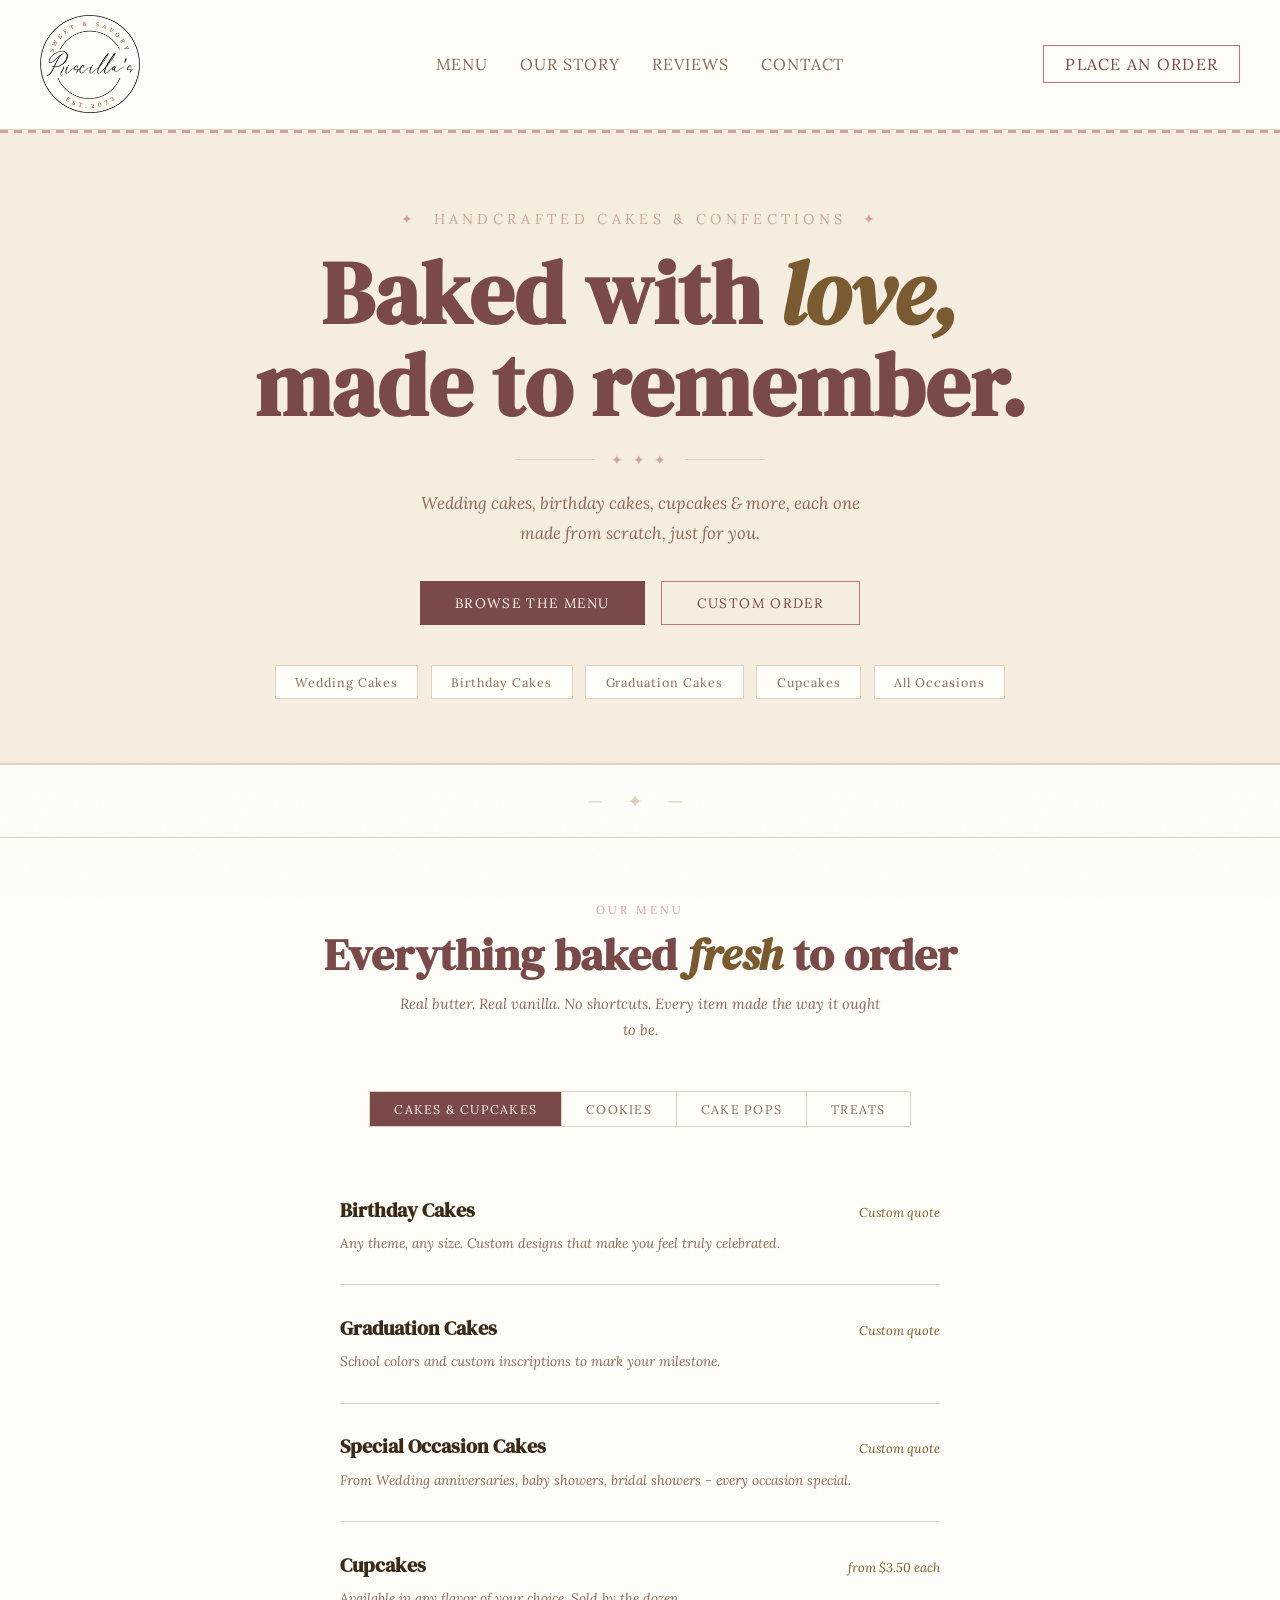
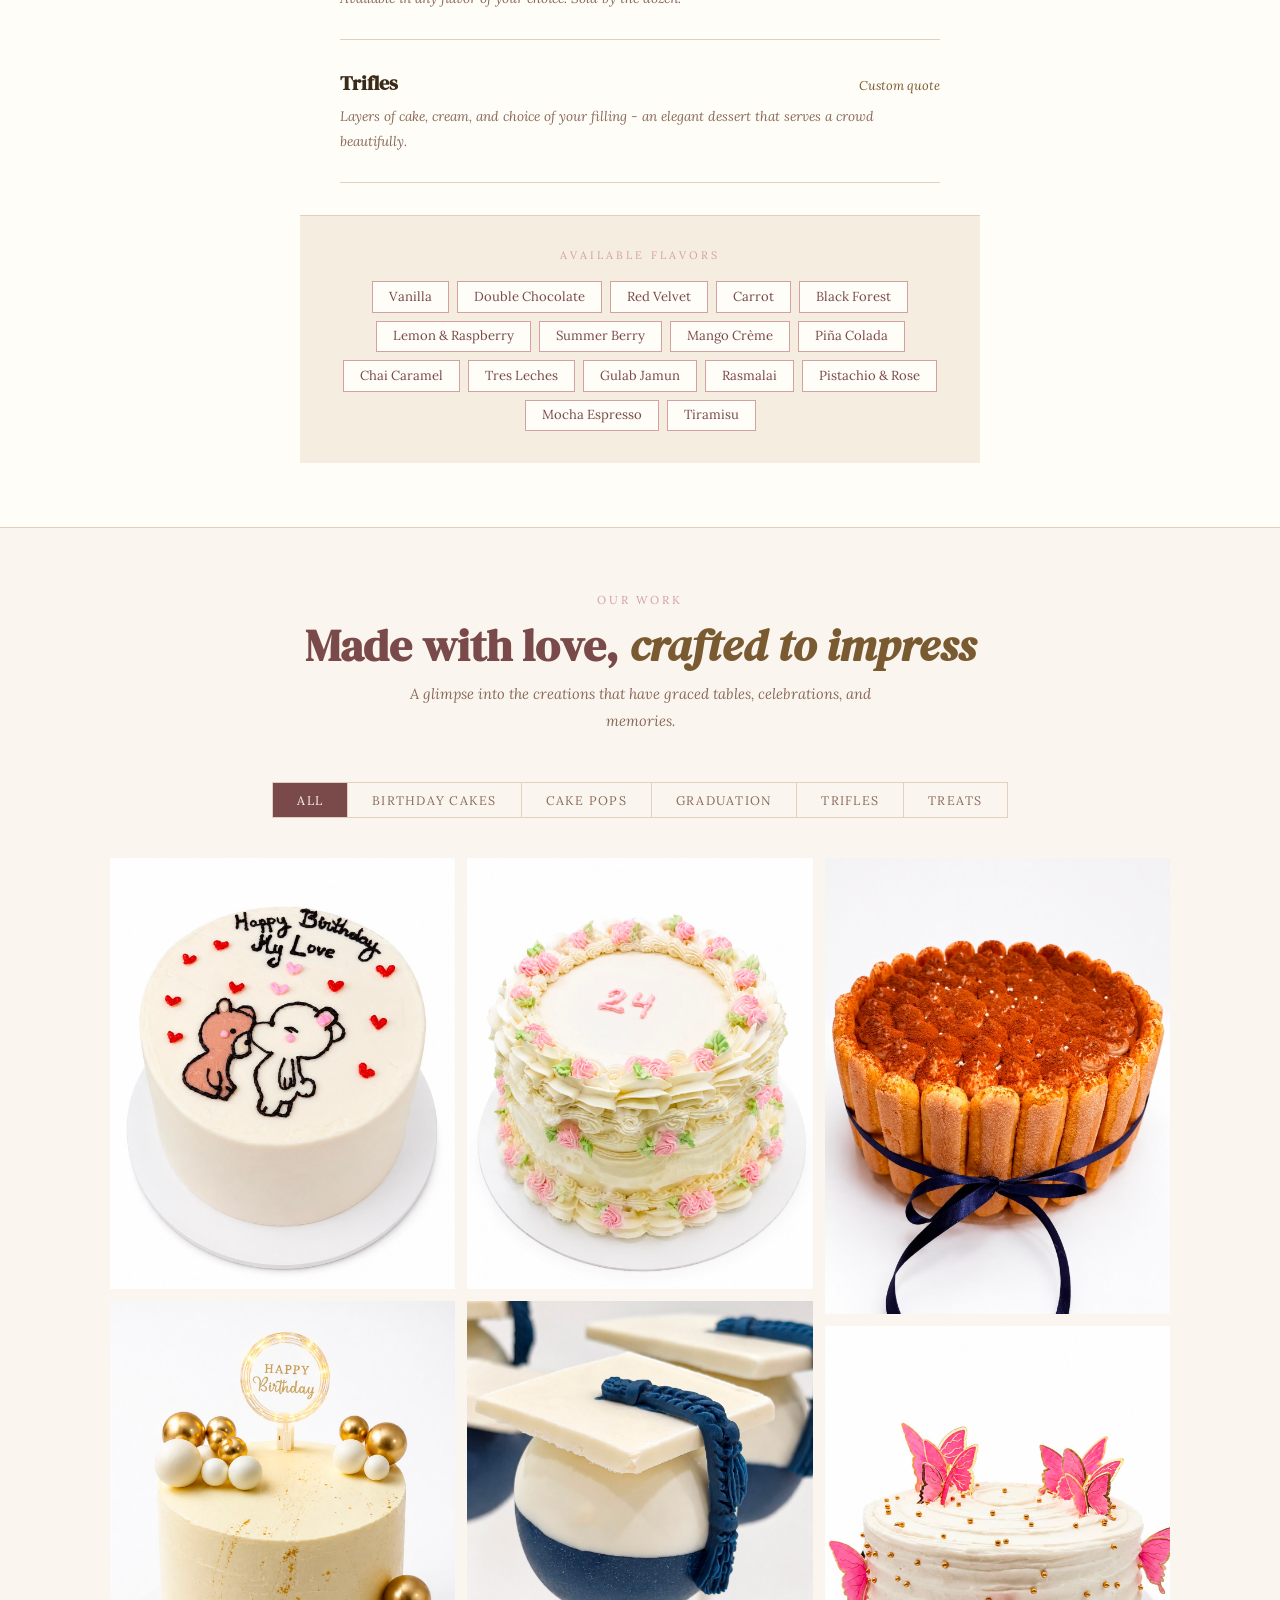
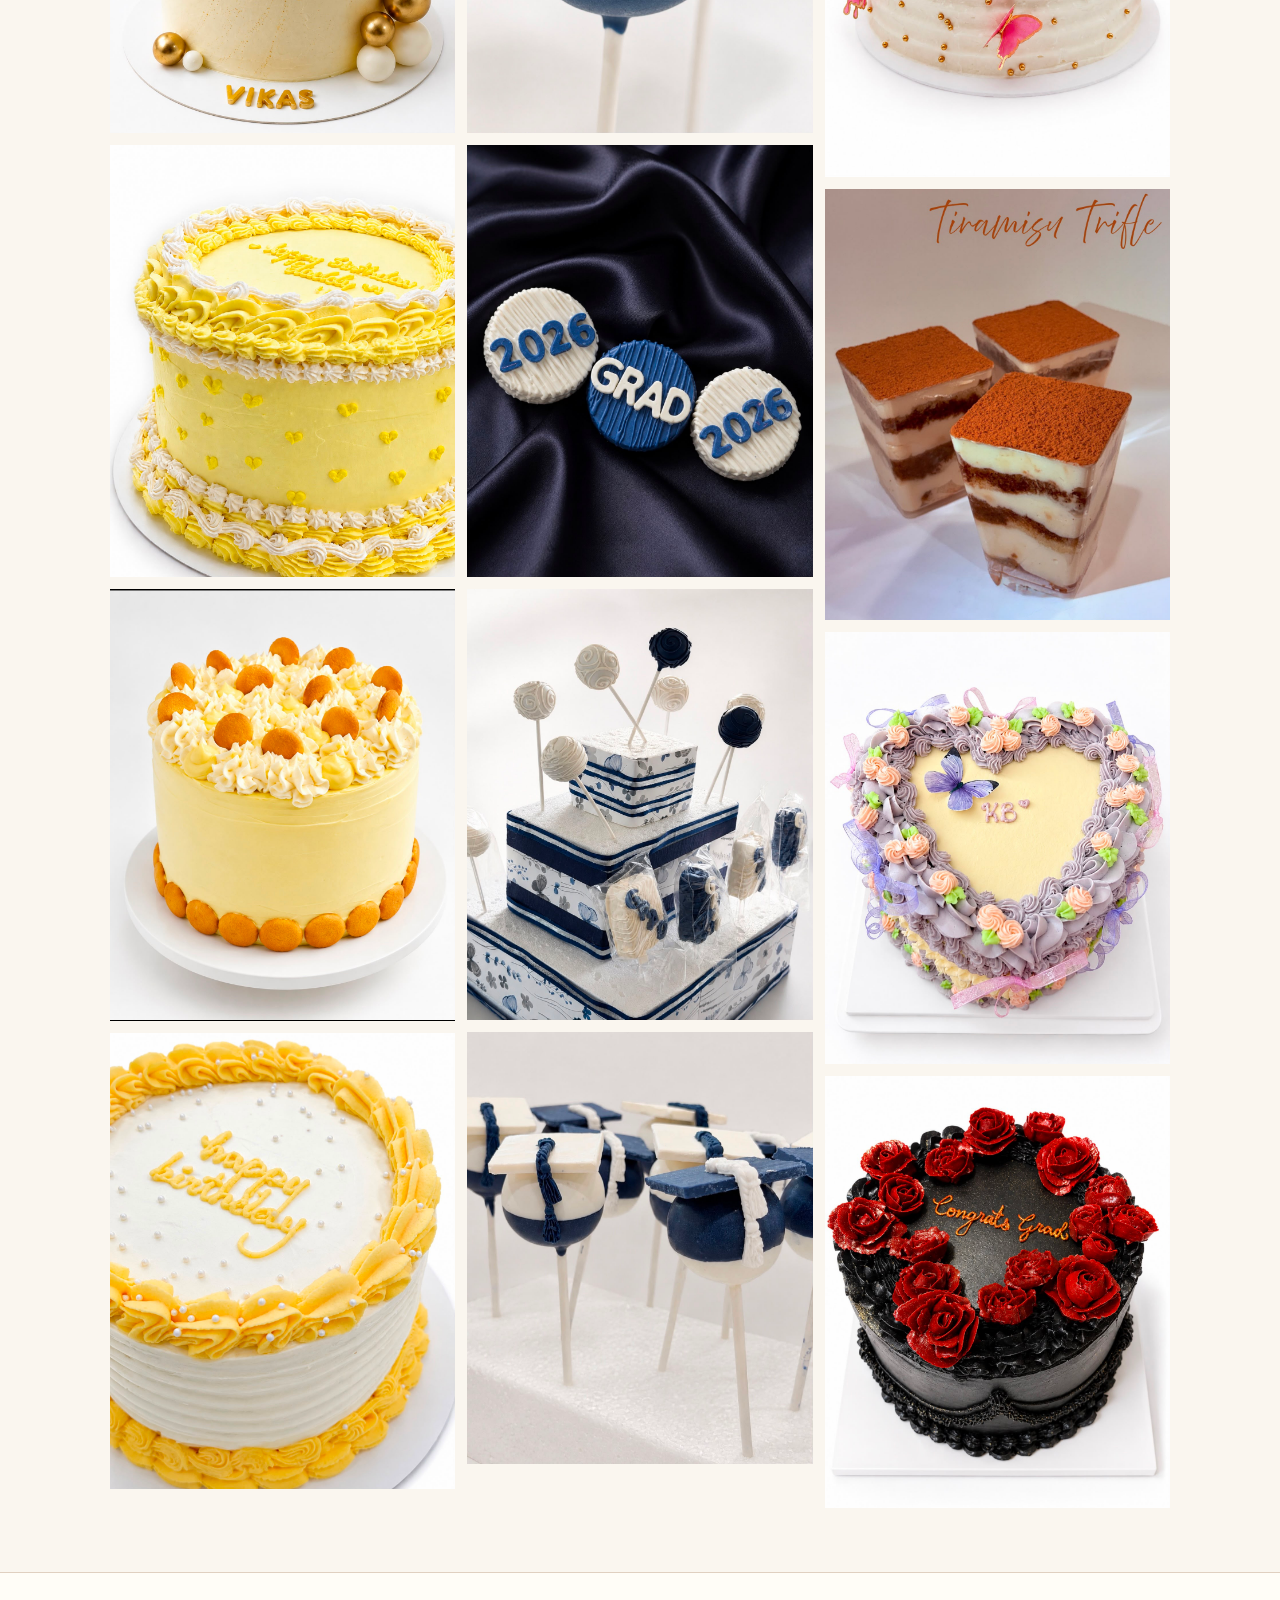
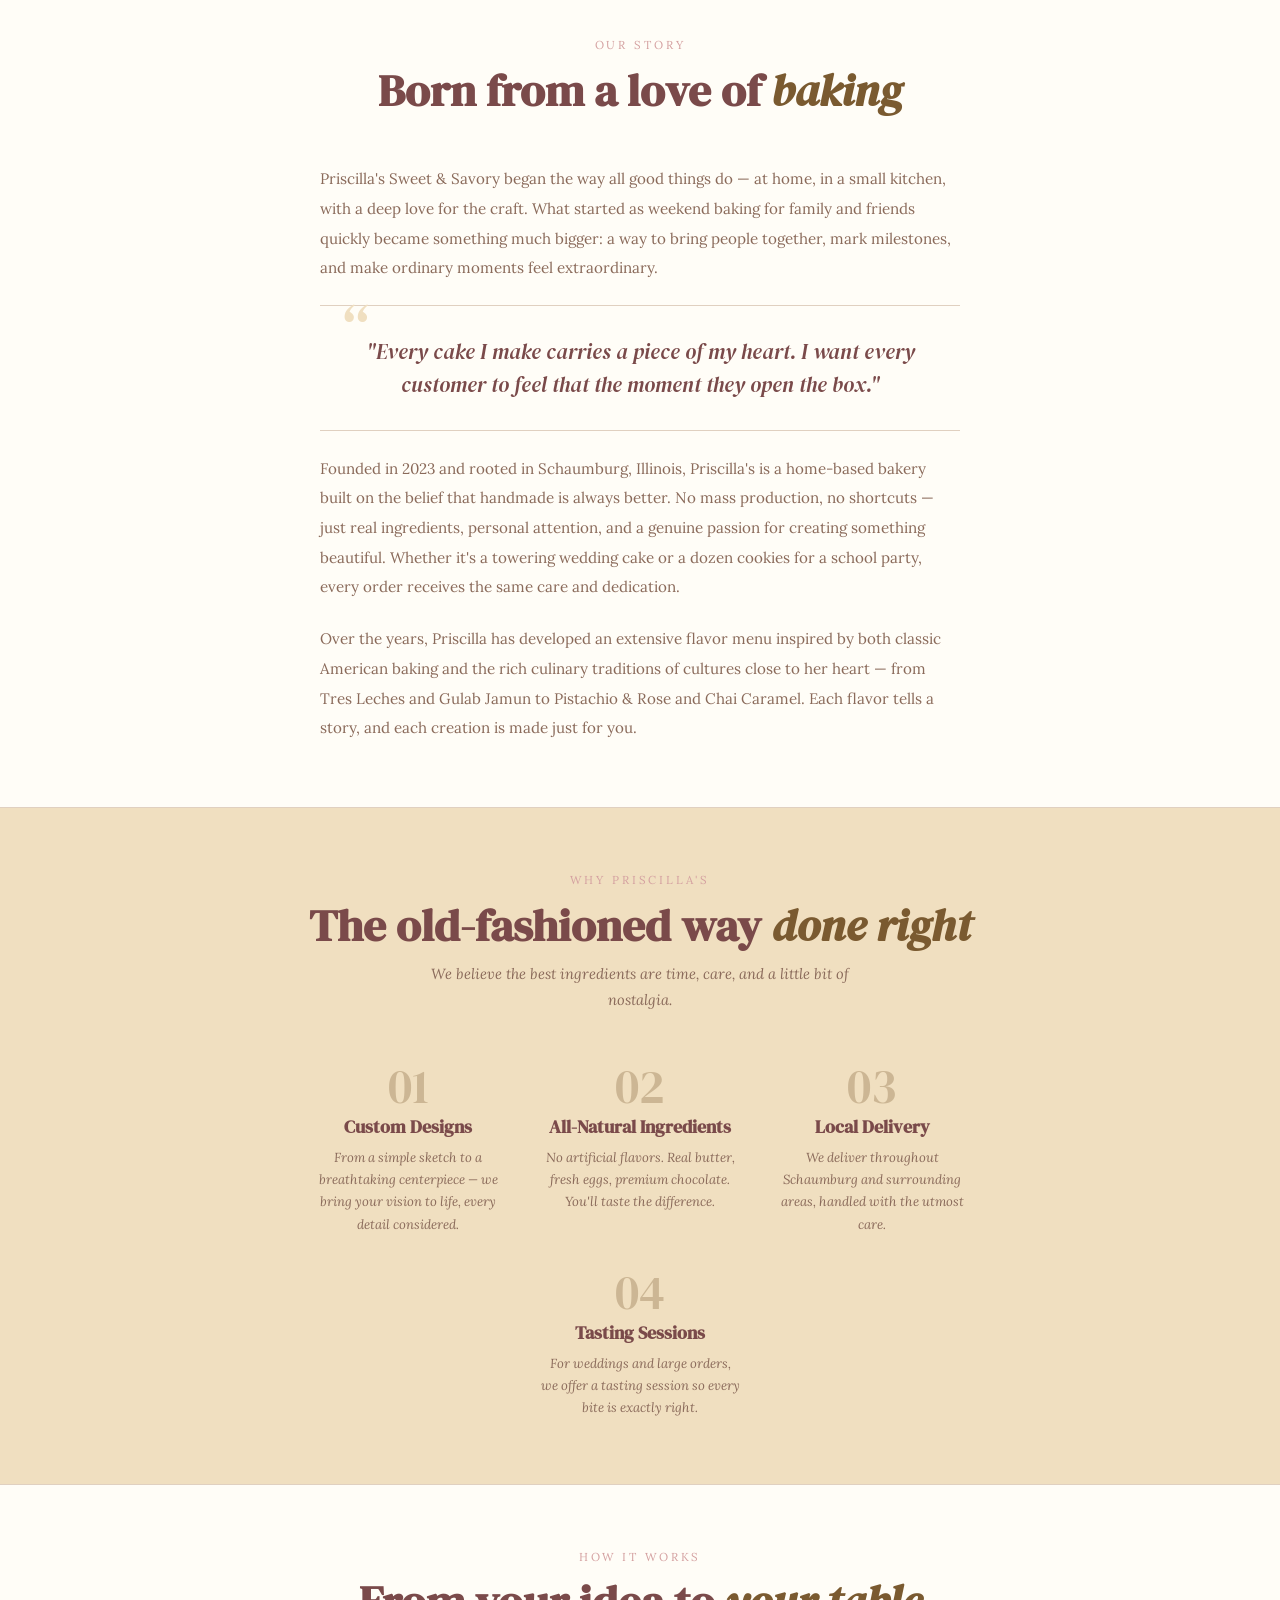
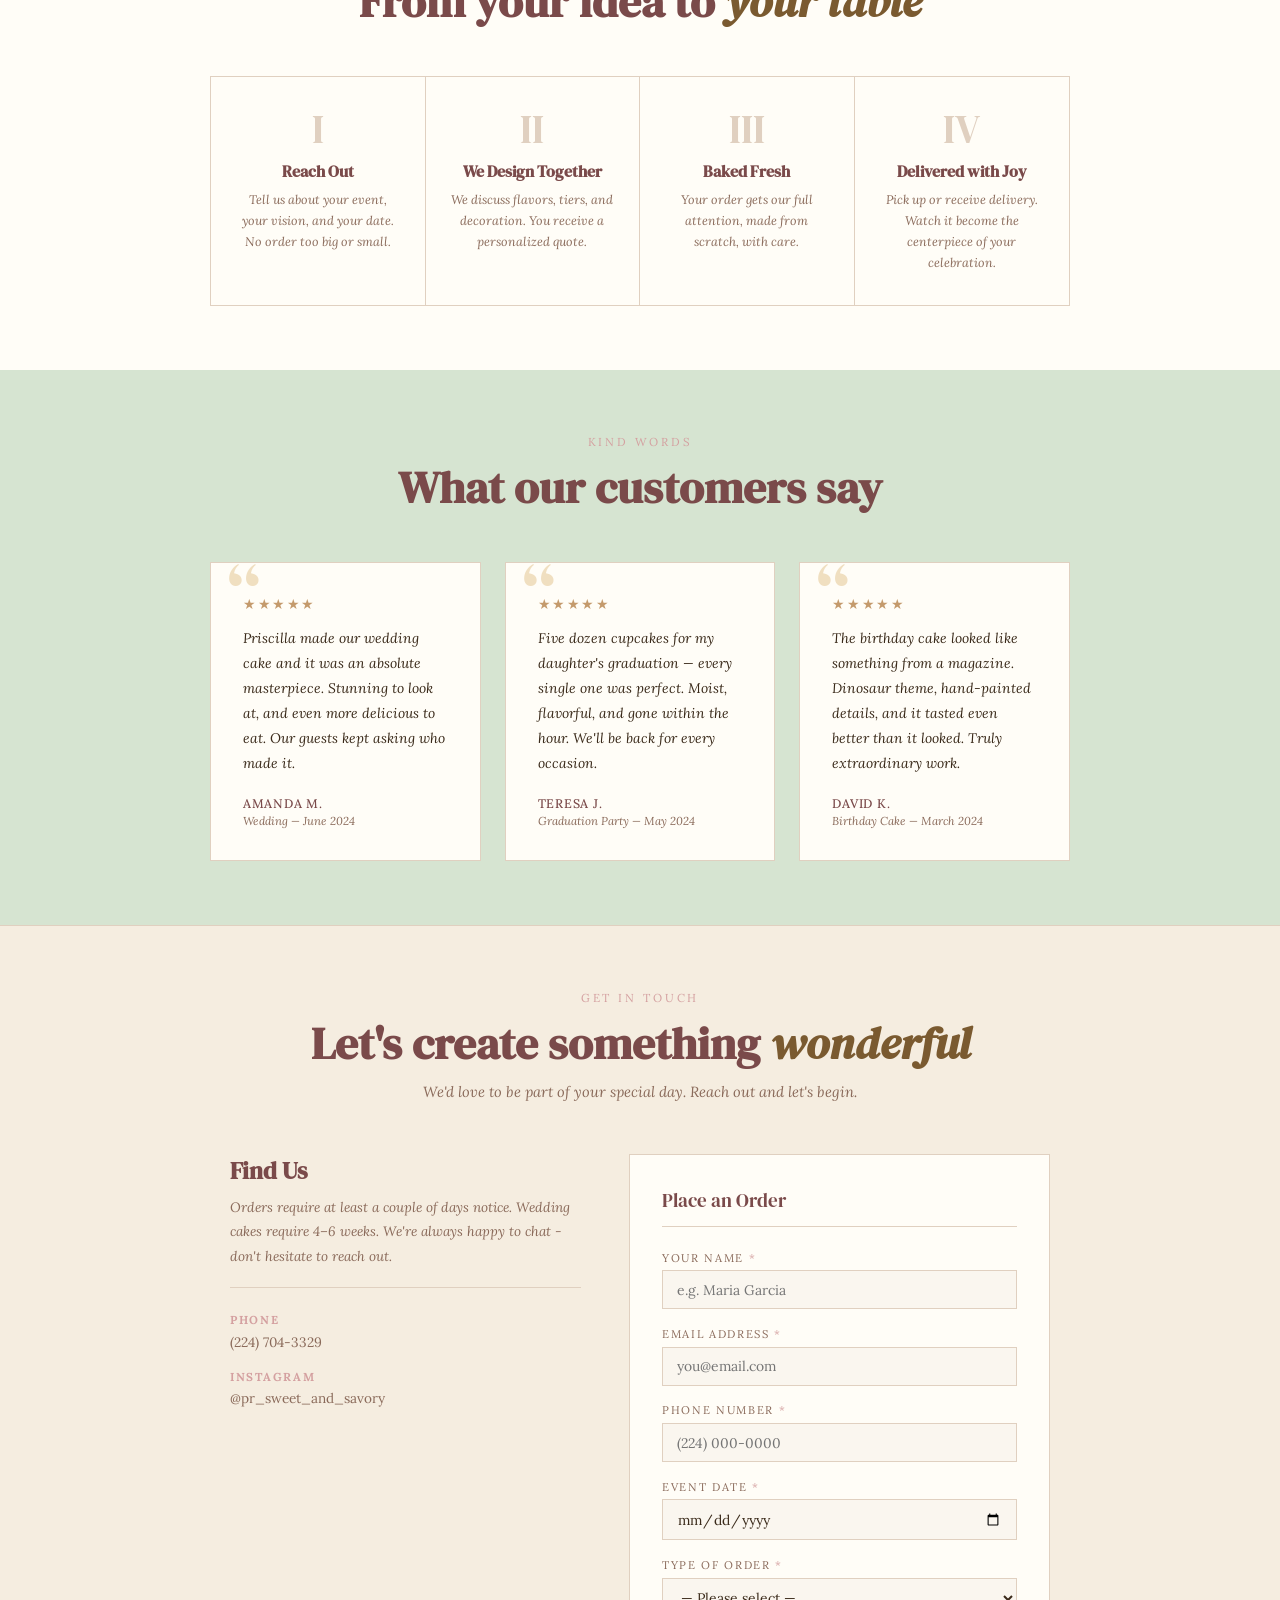
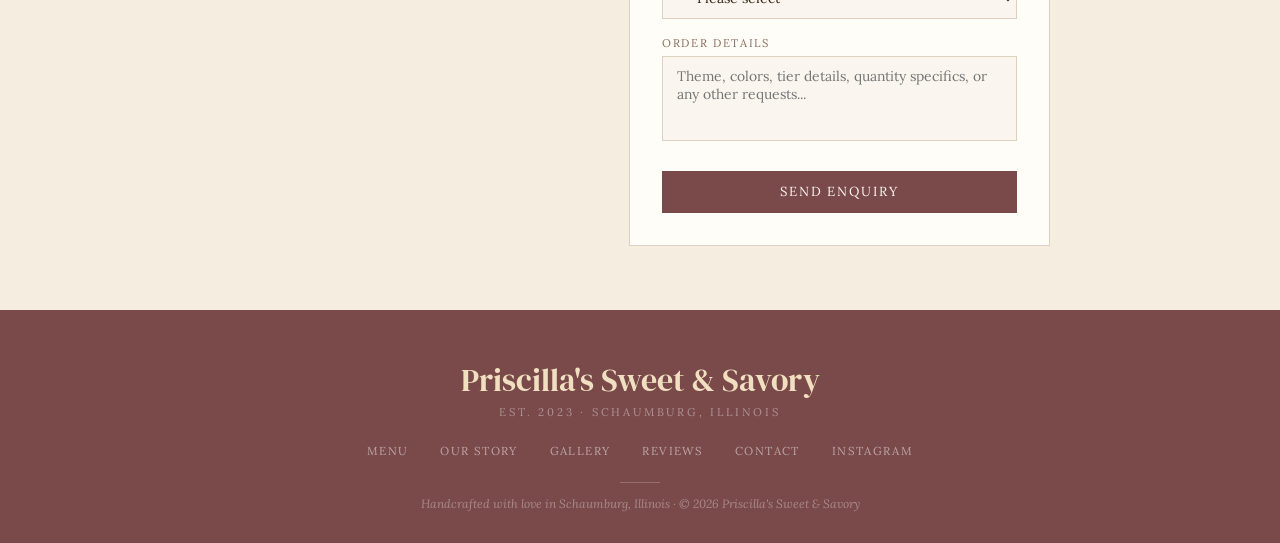
==== index.html @ 140900ca "new" ====
<!DOCTYPE html>
<html lang="en">
<head>
  <meta charset="UTF-8">
  <meta name="viewport" content="width=device-width, initial-scale=1.0">
  <title>Priscilla's Sweet &amp; Savory</title>
  <link rel="stylesheet" href="css/styles.css">
</head>
<body id="top">

<h2 class="sr-only" style="position:absolute;width:1px;height:1px;overflow:hidden;clip:rect(0,0,0,0)">Priscilla's Sweet and Savory — Vintage bakery website</h2>

<!-- NAV -->
<nav>
  <div class="logo">
    <a href="#top"><img src="logo.png" alt="Priscilla's Sweet &amp; Savory" style="height:100px;width:auto;display:block;"></a>
  </div>
  <ul class="nav-center">
    <li><a href="#menu">Menu</a></li>
    <li><a href="#our-story">Our Story</a></li>
    <li><a href="#reviews">Reviews</a></li>
    <li><a href="#contact">Contact</a></li>
  </ul>
  <a class="nav-btn" href="#contact">Place an Order</a>
</nav>

<!-- HERO -->
<section class="hero">
  <div class="hero-ornament"><span>✦</span> Handcrafted Cakes &amp; Confections <span>✦</span></div>
  <h1>Baked with <em>love,</em><br>made to remember.</h1>
  <div class="hero-rule"><div class="hero-rule-inner">✦ ✦ ✦</div></div>
  <p class="hero-sub">Wedding cakes, birthday cakes, cupcakes &amp; more, each one made from scratch, just for you.</p>
  <div class="hero-actions">
    <button class="btn-filled">Browse the Menu</button>
    <button class="btn-outline">Custom Order</button>
  </div>
  <div class="hero-tags">
    <div class="hero-tag">Wedding Cakes</div>
    <div class="hero-tag">Birthday Cakes</div>
    <div class="hero-tag">Graduation Cakes</div>
    <div class="hero-tag">Cupcakes</div>
    <div class="hero-tag">All Occasions</div>
  </div>
</section>

<!-- ORNAMENT -->
<div class="ornament-divider">— ✦ —</div>

<!-- MENU -->
<section class="menu-sec" id="menu">
  <div class="sec-header">
    <div class="sec-eyebrow">Our Menu</div>
    <h2 class="sec-title">Everything baked <em>fresh</em> to order</h2>
    <p class="sec-sub">Real butter. Real vanilla. No shortcuts. Every item made the way it ought to be.</p>
  </div>

  <div class="menu-tabs">
    <button class="mtab active" onclick="showCategory('cakes',this)">Cakes &amp; Cupcakes</button>
    <button class="mtab" onclick="showCategory('cookies',this)">Cookies</button>
    <button class="mtab" onclick="showCategory('cakepops',this)">Cake Pops</button>
    <button class="mtab" onclick="showCategory('treats',this)">Treats</button>
  </div>

  <!-- CAKES & CUPCAKES & TRIFLES -->
  <div class="menu-panel" id="panel-cakes">
    <div class="panel-item">
      <div class="panel-item-top"><h3>Birthday Cakes</h3><span class="price">Custom quote</span></div>
      <p>Any theme, any size. Custom designs that make you feel truly celebrated.</p>
    </div>
    <div class="panel-item">
      <div class="panel-item-top"><h3>Graduation Cakes</h3><span class="price">Custom quote</span></div>
      <p>School colors and custom inscriptions to mark your milestone.</p>
    </div>
    <div class="panel-item">
      <div class="panel-item-top"><h3>Special Occasion Cakes</h3><span class="price">Custom quote</span></div>
      <p>From Wedding anniversaries, baby showers, bridal showers - every occasion special.</p>
    </div>
    <div class="panel-item">
      <div class="panel-item-top"><h3>Cupcakes</h3><span class="price">from $3.50 each</span></div>
      <p>Available in any flavor of your choice. Sold by the dozen.</p>
    </div>
    <div class="panel-item">
      <div class="panel-item-top"><h3>Trifles</h3><span class="price">Custom quote</span></div>
      <p>Layers of cake, cream, and choice of your filling - an elegant dessert that serves a crowd beautifully.</p>
    </div>
    <div class="panel-flavors">
      <div class="panel-flavors-label">Available Flavors</div>
      <div class="flavor-chips">
        <span class="fchip">Vanilla</span>
        <span class="fchip">Double Chocolate</span>
        <span class="fchip">Red Velvet</span>
        <span class="fchip">Carrot</span>
        <span class="fchip">Black Forest</span>
        <span class="fchip">Lemon &amp; Raspberry</span>
        <span class="fchip">Summer Berry</span>
        <span class="fchip">Mango Crème</span>
        <span class="fchip">Piña Colada</span>
        <span class="fchip">Chai Caramel</span>
        <span class="fchip">Tres Leches</span>
        <span class="fchip">Gulab Jamun</span>
        <span class="fchip">Rasmalai</span>
        <span class="fchip">Pistachio &amp; Rose</span>
        <span class="fchip">Mocha Espresso</span>
        <span class="fchip">Tiramisu</span>
      </div>
    </div>
  </div>

  <!-- COOKIES -->
  <div class="menu-panel hidden" id="panel-cookies">
    <div class="panel-item">
      <div class="panel-item-top"><h3>Cookies</h3><span class="price">Custom quote</span></div>
      <p>Soft, buttery, and packed with flavor - perfect for favors, gift boxes, or a sweet treat just because. Sold by the dozen.</p>
    </div>
    <div class="panel-flavors">
      <div class="panel-flavors-label">Available Flavors</div>
      <div class="flavor-chips">
        <span class="fchip">Chocolate Chip</span>
        <span class="fchip">Brown Butter Chocolate Chip</span>
        <span class="fchip">Sugar Cookie</span>
        <span class="fchip">Double Chocolate Chip</span>
        <span class="fchip">Peanut Butter</span>
        <span class="fchip">Snickerdoodle</span>
        <span class="fchip">Oatmeal Raisin</span>
        <span class="fchip">White Chocolate Macadamia Nut</span>
        <span class="fchip">Red Velvet</span>
        <span class="fchip">S'mores</span>
        <span class="fchip">Lemon Crinkle</span>
        <span class="fchip">Shortbread (Checkered)</span>
        <span class="fchip">Gingerbread</span>
        <span class="fchip">Peppermint</span>
      </div>
    </div>
  </div>

  <!-- CAKE POPS -->
  <div class="menu-panel hidden" id="panel-cakepops">
    <div class="panel-item">
      <div class="panel-item-top"><h3>Cake Pops</h3><span class="price">Custom quote</span></div>
      <p>Moist cake crumbles, beautifully decorated to match your event's theme.</p>
    </div>
    <div class="panel-flavors">
      <div class="panel-flavors-label">Available Flavors</div>
      <div class="flavor-chips">
        <span class="fchip">Vanilla</span>
        <span class="fchip">Chocolate</span>
        <span class="fchip">Red Velvet</span>
        <span class="fchip">Lemon</span>
        <span class="fchip">Birthday Cake</span>
        <span class="fchip">Carrot Cake</span>
      </div>
    </div>
  </div>

  <!-- TREATS -->
  <div class="menu-panel hidden" id="panel-treats">
    <div class="panel-item">
      <div class="panel-item-top"><h3>Chocolate-Covered Oreos</h3><span class="price">Custom quote</span></div>
      <p>Classic Oreos hand-dipped in rich chocolate and decorated to match your event's theme. Great for party favors.</p>
    </div>
    <div class="panel-item">
      <div class="panel-item-top"><h3>Rice Crispy Treats</h3><span class="price">Custom quote</span></div>
      <p>Gooey and dipped in chocolate - a nostalgic favorite dressed up for any celebration.</p>
    </div>
  </div>

</section>

<!-- GALLERY -->
<section class="gallery-sec">
  <div class="sec-header">
    <div class="sec-eyebrow">Our Work</div>
    <h2 class="sec-title">Made with love, <em>crafted to impress</em></h2>
    <p class="sec-sub">A glimpse into the creations that have graced tables, celebrations, and memories.</p>
  </div>

  <div class="gallery-tabs">
    <button class="gtab active" onclick="filterGallery('all',this)">All</button>
    <button class="gtab" onclick="filterGallery('birthday',this)">Birthday Cakes</button>
    <button class="gtab" onclick="filterGallery('cakepops',this)">Cake Pops</button>
    <button class="gtab" onclick="filterGallery('graduation',this)">Graduation</button>
    <button class="gtab" onclick="filterGallery('trifles',this)">Trifles</button>
    <button class="gtab" onclick="filterGallery('treats',this)">Treats</button>
  </div>

  <div class="gallery-grid">
    <div class="gallery-item" data-cat="birthday">
      <img src="images/1.jpeg" alt="Birthday Cake">
      <div class="gallery-overlay"><span>Birthday Cake</span></div>
    </div>
    <div class="gallery-item" data-cat="birthday">
      <img src="images/2.jpeg" alt="Birthday Cake">
      <div class="gallery-overlay"><span>Birthday Cake</span></div>
    </div>
    <div class="gallery-item" data-cat="birthday">
      <img src="images/3.jpeg" alt="Birthday Cake">
      <div class="gallery-overlay"><span>Birthday Cake</span></div>
    </div>
    <div class="gallery-item" data-cat="birthday">
      <img src="images/4.jpeg" alt="Birthday Cake">
      <div class="gallery-overlay"><span>Birthday Cake</span></div>
    </div>
    <div class="gallery-item" data-cat="birthday">
      <img src="images/5.jpeg" alt="Birthday Cake">
      <div class="gallery-overlay"><span>Birthday Cake</span></div>
    </div>
    <div class="gallery-item" data-cat="birthday">
      <img src="images/6.jpeg" alt="Birthday Cake">
      <div class="gallery-overlay"><span>Birthday Cake</span></div>
    </div>
    <div class="gallery-item" data-cat="cakepops">
      <img src="images/7.jpeg" alt="Cake Pops">
      <div class="gallery-overlay"><span>Cake Pops</span></div>
    </div>
    <div class="gallery-item" data-cat="cakepops">
      <img src="images/8.jpeg" alt="Cake Pops">
      <div class="gallery-overlay"><span>Cake Pops</span></div>
    </div>
    <div class="gallery-item" data-cat="treats">
      <img src="images/9.jpeg" alt="Chocolate-Covered Oreos">
      <div class="gallery-overlay"><span>Chocolate-Covered Oreos</span></div>
    </div>
    <div class="gallery-item" data-cat="cakepops">
      <img src="images/10.jpeg" alt="Cake Pops">
      <div class="gallery-overlay"><span>Cake Pops</span></div>
    </div>
    <div class="gallery-item" data-cat="birthday">
      <img src="images/11.jpeg" alt="Birthday Cake">
      <div class="gallery-overlay"><span>Birthday Cake</span></div>
    </div>
    <div class="gallery-item" data-cat="birthday">
      <img src="images/12.jpeg" alt="Birthday Cake">
      <div class="gallery-overlay"><span>Birthday Cake</span></div>
    </div>
    <div class="gallery-item" data-cat="trifles">
      <img src="images/13.jpeg" alt="Trifle">
      <div class="gallery-overlay"><span>Trifle</span></div>
    </div>
    <div class="gallery-item" data-cat="birthday">
      <img src="images/14.jpeg" alt="Birthday Cake">
      <div class="gallery-overlay"><span>Birthday Cake</span></div>
    </div>
    <div class="gallery-item" data-cat="graduation">
      <img src="images/15.jpeg" alt="Graduation Cake">
      <div class="gallery-overlay"><span>Graduation Cake</span></div>
    </div>
  </div>
</section>

<!-- OUR STORY -->
<section class="story-sec" id="our-story">
  <div class="sec-header">
    <div class="sec-eyebrow">Our Story</div>
    <h2 class="sec-title">Born from a love of <em>baking</em></h2>
  </div>
  <div class="story-body">
    <p>Priscilla's Sweet &amp; Savory began the way all good things do — at home, in a small kitchen, with a deep love for the craft. What started as weekend baking for family and friends quickly became something much bigger: a way to bring people together, mark milestones, and make ordinary moments feel extraordinary.</p>
    <blockquote class="story-quote">"Every cake I make carries a piece of my heart. I want every customer to feel that the moment they open the box."</blockquote>
    <p>Founded in 2023 and rooted in Schaumburg, Illinois, Priscilla's is a home-based bakery built on the belief that handmade is always better. No mass production, no shortcuts — just real ingredients, personal attention, and a genuine passion for creating something beautiful. Whether it's a towering wedding cake or a dozen cookies for a school party, every order receives the same care and dedication.</p>
    <p>Over the years, Priscilla has developed an extensive flavor menu inspired by both classic American baking and the rich culinary traditions of cultures close to her heart — from Tres Leches and Gulab Jamun to Pistachio &amp; Rose and Chai Caramel. Each flavor tells a story, and each creation is made just for you.</p>
  </div>
</section>

<!-- SPECIALTIES -->
<section class="spec-sec">
  <div class="sec-header">
    <div class="sec-eyebrow">Why Priscilla's</div>
    <h2 class="sec-title">The old-fashioned way <em>done right</em></h2>
    <p class="sec-sub">We believe the best ingredients are time, care, and a little bit of nostalgia.</p>
  </div>
  <div class="spec-grid">
    <div class="spec-item">
      <div class="spec-num">01</div>
      <h3>Custom Designs</h3>
      <p>From a simple sketch to a breathtaking centerpiece — we bring your vision to life, every detail considered.</p>
    </div>
    <div class="spec-item">
      <div class="spec-num">02</div>
      <h3>All-Natural Ingredients</h3>
      <p>No artificial flavors. Real butter, fresh eggs, premium chocolate. You'll taste the difference.</p>
    </div>
    <div class="spec-item">
      <div class="spec-num">03</div>
      <h3>Local Delivery</h3>
      <p>We deliver throughout Schaumburg and surrounding areas, handled with the utmost care.</p>
    </div>
    <div class="spec-item">
      <div class="spec-num">04</div>
      <h3>Tasting Sessions</h3>
      <p>For weddings and large orders, we offer a tasting session so every bite is exactly right.</p>
    </div>
  </div>
</section>

<!-- PROCESS -->
<section class="process-sec">
  <div class="sec-header">
    <div class="sec-eyebrow">How It Works</div>
    <h2 class="sec-title">From your idea to <em>your table</em></h2>
  </div>
  <div class="process-row">
    <div class="process-step">
      <div class="step-letter">I</div>
      <h4>Reach Out</h4>
      <p>Tell us about your event, your vision, and your date. No order too big or small.</p>
    </div>
    <div class="process-step">
      <div class="step-letter">II</div>
      <h4>We Design Together</h4>
      <p>We discuss flavors, tiers, and decoration. You receive a personalized quote.</p>
    </div>
    <div class="process-step">
      <div class="step-letter">III</div>
      <h4>Baked Fresh</h4>
      <p>Your order gets our full attention, made from scratch, with care.</p>
    </div>
    <div class="process-step">
      <div class="step-letter">IV</div>
      <h4>Delivered with Joy</h4>
      <p>Pick up or receive delivery. Watch it become the centerpiece of your celebration.</p>
    </div>
  </div>
</section>

<!-- REVIEWS -->
<section class="reviews-sec" id="reviews">
  <div class="sec-header">
    <div class="sec-eyebrow">Kind Words</div>
    <h2 class="sec-title">What our customers say</h2>
  </div>
  <div class="reviews-grid">
    <div class="review">
      <div class="stars">★★★★★</div>
      <p>Priscilla made our wedding cake and it was an absolute masterpiece. Stunning to look at, and even more delicious to eat. Our guests kept asking who made it.</p>
      <div class="reviewer-name">Amanda M.</div>
      <div class="reviewer-event">Wedding — June 2024</div>
    </div>
    <div class="review">
      <div class="stars">★★★★★</div>
      <p>Five dozen cupcakes for my daughter's graduation — every single one was perfect. Moist, flavorful, and gone within the hour. We'll be back for every occasion.</p>
      <div class="reviewer-name">Teresa J.</div>
      <div class="reviewer-event">Graduation Party — May 2024</div>
    </div>
    <div class="review">
      <div class="stars">★★★★★</div>
      <p>The birthday cake looked like something from a magazine. Dinosaur theme, hand-painted details, and it tasted even better than it looked. Truly extraordinary work.</p>
      <div class="reviewer-name">David K.</div>
      <div class="reviewer-event">Birthday Cake — March 2024</div>
    </div>
  </div>
</section>

<!-- CONTACT -->
<section class="contact-sec" id="contact">
  <div class="sec-header">
    <div class="sec-eyebrow">Get in Touch</div>
    <h2 class="sec-title">Let's create something <em>wonderful</em></h2>
    <p class="sec-sub">We'd love to be part of your special day. Reach out and let's begin.</p>
  </div>
  <div class="contact-inner">
    <div class="contact-info">
      <h3>Find Us</h3>
      <p>Orders require at least a couple of days notice. Wedding cakes require 4–6 weeks. We're always happy to chat - don't hesitate to reach out.</p>
      <div class="info-line"><strong>Phone</strong><span>(224) 704-3329</span></div>
      <div class="info-line"><strong>Instagram</strong><span>@pr_sweet_and_savory</span></div>
    </div>
    <div>
      <form class="form-wrap" action="https://formspree.io/f/xnjkkepe" method="POST" enctype="multipart/form-data">
        <div class="form-title">Place an Order</div>

        <!-- Core fields -->
        <div class="fg"><label>Your Name <span class="req">*</span></label><input type="text" name="name" placeholder="e.g. Maria Garcia" required></div>
        <div class="fg"><label>Email Address <span class="req">*</span></label><input type="email" name="email" placeholder="you@email.com" required></div>
        <div class="fg"><label>Phone Number <span class="req">*</span></label><input type="tel" name="phone" placeholder="(224) 000-0000" required></div>
        <div class="fg"><label>Event Date <span class="req">*</span></label><input type="date" name="event_date" required></div>
        <div class="fg">
          <label>Type of Order <span class="req">*</span></label>
          <select id="order-type" name="order_type" onchange="updateOrderForm(this.value)" required>
            <option value="">— Please select —</option>
            <option value="cake">Cake</option>
            <option value="cupcakes">Cupcakes</option>
            <option value="cookies">Cookies</option>
            <option value="cakepops">Cake Pops</option>
            <option value="treats">Treats</option>
          </select>
        </div>

        <!-- CAKE -->
        <div class="order-fields" id="fields-cake">
          <div class="fg"><label>Occasion <span class="req">*</span></label><input type="text" name="occasion" placeholder="e.g. Birthday, Wedding, Quinceañera"></div>
          <div class="fg">
            <label>Cake Size</label>
            <select name="cake_size">
              <option value="">— Select size —</option>
              <option>Bento (4 inch)</option>
              <option>6 inch</option>
              <option>8 inch</option>
              <option>10 inch</option>
              <option>12 inch</option>
              <option>Sheet (customizable)</option>
            </select>
          </div>
          <div class="fg">
            <label>Tiered Cake?</label>
            <div class="radio-group">
              <label class="rlabel"><input type="radio" name="tiered" value="No" checked onchange="showNote('tier-note', false)"> No</label>
              <label class="rlabel"><input type="radio" name="tiered" value="Yes" onchange="showNote('tier-note', true)"> Yes</label>
            </div>
            <p class="form-note" id="tier-note" style="display:none">Please describe each tier's size and flavor in Order Details below.</p>
          </div>
          <div class="fg"><label>Inspiration Photo</label><input type="file" name="inspiration_photo" accept="image/*" class="file-input"></div>
        </div>

        <!-- CUPCAKES -->
        <div class="order-fields" id="fields-cupcakes">
          <div class="fg">
            <label>Quantity</label>
            <select name="cupcakes_quantity" onchange="showNote('cupcakes-qty-note', this.value==='more')">
              <option value="">— Select dozens —</option>
              <option value="Half dozen (6)">Half dozen (6)</option>
              <option value="1 dozen (12)">1 dozen (12)</option>
              <option value="2 dozen (24)">2 dozen (24)</option>
              <option value="3 dozen (36)">3 dozen (36)</option>
              <option value="more">More than 3 dozen</option>
            </select>
            <p class="form-note" id="cupcakes-qty-note" style="display:none">Please specify the exact quantity in Order Details.</p>
          </div>
          <div class="fg">
            <label>Flavor</label>
            <select name="cupcakes_flavor" onchange="showNote('cupcakes-flavor-note', this.value==='Mix &amp; Match')">
              <option value="Mix &amp; Match">Mix &amp; Match</option>
              <option>Vanilla</option><option>Double Chocolate</option><option>Red Velvet</option>
              <option>Carrot</option><option>Black Forest</option><option>Lemon &amp; Raspberry</option>
              <option>Summer Berry</option><option>Mango Crème</option><option>Piña Colada</option>
              <option>Chai Caramel</option><option>Tres Leches</option><option>Gulab Jamun</option>
              <option>Rasmalai</option><option>Pistachio &amp; Rose</option><option>Mocha Espresso</option>
              <option>Tiramisu</option>
            </select>
            <p class="form-note" id="cupcakes-flavor-note">Please specify your flavor mix in Order Details.</p>
          </div>
          <div class="fg"><label>Inspiration Photo</label><input type="file" name="inspiration_photo" accept="image/*" class="file-input"></div>
        </div>

        <!-- COOKIES -->
        <div class="order-fields" id="fields-cookies">
          <div class="fg">
            <label>Quantity</label>
            <select name="cookies_quantity" onchange="showNote('cookies-qty-note', this.value==='more')">
              <option value="">— Select dozens —</option>
              <option value="Half dozen (6)">Half dozen (6)</option>
              <option value="1 dozen (12)">1 dozen (12)</option>
              <option value="2 dozen (24)">2 dozen (24)</option>
              <option value="3 dozen (36)">3 dozen (36)</option>
              <option value="more">More than 3 dozen</option>
            </select>
            <p class="form-note" id="cookies-qty-note" style="display:none">Please specify the exact quantity in Order Details.</p>
          </div>
          <div class="fg">
            <label>Flavor</label>
            <select name="cookies_flavor" onchange="showNote('cookies-flavor-note', this.value==='Mix &amp; Match')">
              <option value="Mix &amp; Match">Mix &amp; Match</option>
              <option>Chocolate Chip</option><option>Brown Butter Chocolate Chip</option>
              <option>Sugar Cookie</option><option>Double Chocolate Chip</option>
              <option>Peanut Butter</option><option>Snickerdoodle</option>
              <option>Oatmeal Raisin</option><option>White Chocolate Macadamia Nut</option>
              <option>Red Velvet</option><option>S'mores</option><option>Lemon Crinkle</option>
              <option>Shortbread (Checkered)</option><option>Gingerbread</option><option>Peppermint</option>
            </select>
            <p class="form-note" id="cookies-flavor-note">Please specify your flavor mix in Order Details.</p>
          </div>
          <div class="fg"><label>Inspiration Photo</label><input type="file" name="inspiration_photo" accept="image/*" class="file-input"></div>
        </div>

        <!-- CAKE POPS -->
        <div class="order-fields" id="fields-cakepops">
          <div class="fg">
            <label>Quantity</label>
            <select name="cakepops_quantity" onchange="showNote('cakepops-qty-note', this.value==='more')">
              <option value="">— Select dozens —</option>
              <option value="Half dozen (6)">Half dozen (6)</option>
              <option value="1 dozen (12)">1 dozen (12)</option>
              <option value="2 dozen (24)">2 dozen (24)</option>
              <option value="3 dozen (36)">3 dozen (36)</option>
              <option value="more">More than 3 dozen</option>
            </select>
            <p class="form-note" id="cakepops-qty-note" style="display:none">Please specify the exact quantity in Order Details.</p>
          </div>
          <div class="fg">
            <label>Flavor</label>
            <select name="cakepops_flavor" onchange="showNote('cakepops-flavor-note', this.value==='Mix &amp; Match')">
              <option value="Mix &amp; Match">Mix &amp; Match</option>
              <option>Vanilla</option><option>Chocolate</option><option>Red Velvet</option>
              <option>Lemon</option><option>Birthday Cake</option><option>Carrot Cake</option>
            </select>
            <p class="form-note" id="cakepops-flavor-note">Please specify your flavor mix in Order Details.</p>
          </div>
          <div class="fg"><label>Inspiration Photo</label><input type="file" name="inspiration_photo" accept="image/*" class="file-input"></div>
        </div>

        <!-- TREATS -->
        <div class="order-fields" id="fields-treats">
          <div class="fg">
            <label>Type of Treat</label>
            <select name="treat_type">
              <option value="">— Select type —</option>
              <option>Chocolate Covered Oreos</option>
              <option>Rice Crispies</option>
            </select>
          </div>
          <div class="fg">
            <label>Quantity</label>
            <select name="treats_quantity" onchange="showNote('treats-qty-note', this.value==='more')">
              <option value="">— Select dozens —</option>
              <option value="Half dozen (6)">Half dozen (6)</option>
              <option value="1 dozen (12)">1 dozen (12)</option>
              <option value="2 dozen (24)">2 dozen (24)</option>
              <option value="3 dozen (36)">3 dozen (36)</option>
              <option value="more">More than 3 dozen</option>
            </select>
            <p class="form-note" id="treats-qty-note" style="display:none">Please specify the exact quantity in Order Details.</p>
          </div>
          <div class="fg">
            <label>Flavor</label>
            <select name="treats_flavor" onchange="showNote('treats-flavor-note', this.value==='Mix &amp; Match')">
              <option value="Mix &amp; Match">Mix &amp; Match</option>
              <option>Vanilla</option><option>Double Chocolate</option><option>Red Velvet</option>
              <option>Carrot</option><option>Black Forest</option><option>Lemon &amp; Raspberry</option>
              <option>Summer Berry</option><option>Mango Crème</option><option>Piña Colada</option>
              <option>Chai Caramel</option><option>Tres Leches</option><option>Gulab Jamun</option>
              <option>Rasmalai</option><option>Pistachio &amp; Rose</option><option>Mocha Espresso</option>
              <option>Tiramisu</option>
            </select>
            <p class="form-note" id="treats-flavor-note">Please specify your flavor mix in Order Details.</p>
          </div>
          <div class="fg"><label>Inspiration Photo</label><input type="file" name="inspiration_photo" accept="image/*" class="file-input"></div>
        </div>

        <!-- Always visible -->
        <div class="fg"><label>Order Details</label><textarea name="order_details" placeholder="Theme, colors, tier details, quantity specifics, or any other requests..."></textarea></div>
        <button type="submit" class="form-submit" onclick="handleSubmit(this)">Send Enquiry</button>
      </form>
    </div>
  </div>
</section>

<!-- FOOTER -->
<footer>
  <div class="f-logo-main">Priscilla's Sweet &amp; Savory</div>
  <div class="f-logo-sub">Est. 2023 · Schaumburg, Illinois</div>
  <div class="f-links">
    <a href="#">Menu</a>
    <a href="#">Our Story</a>
    <a href="#">Gallery</a>
    <a href="#">Reviews</a>
    <a href="#">Contact</a>
    <a href="https://instagram.com/pr_sweet_and_savory" target="_blank">Instagram</a>
  </div>
  <div class="f-rule"></div>
  <p>Handcrafted with love in Schaumburg, Illinois · © 2026 Priscilla's Sweet &amp; Savory</p>
</footer>

<script src="js/main.js"></script>
</body>
</html>
---- css/styles.css ----
@import url('https://fonts.googleapis.com/css2?family=Playfair+Display:ital,wght@0,400;0,700;1,400;1,700&family=DM+Serif+Display:ital@0;1&family=Lora:ital,wght@0,400;0,500;1,400&display=swap');

*{box-sizing:border-box;margin:0;padding:0}
html{scroll-behavior:smooth;scroll-padding-top:150px}
:root{
  --cream:#faf6ef;--warm:#f5ede0;--paper:#fffdf7;
  --dusty-rose:#d4a0a0;--rose:#b87878;--rose-dark:#7a4a4a;
  --sage:#8fa882;--sage-light:#d6e4d1;--sage-dark:#4a6145;
  --caramel:#c49a6c;--caramel-light:#f0dfc0;--caramel-dark:#7a5a30;
  --lavender:#b8a8c8;--lavender-light:#e8e0f0;
  --text:#3a2a1a;--muted:#8a6a5a;--light-muted:#c4a898;
  --border:#e0d0c0;
}
body{font-family:'Lora',serif;background:var(--cream);color:var(--text);overflow-x:hidden}

/* TEXTURE OVERLAY */
body::before{content:'';position:fixed;inset:0;background-image:url("data:image/svg+xml,%3Csvg width='200' height='200' xmlns='http://www.w3.org/2000/svg'%3E%3Cfilter id='n'%3E%3CfeTurbulence type='fractalNoise' baseFrequency='0.9' numOctaves='4' stitchTiles='stitch'/%3E%3C/filter%3E%3Crect width='200' height='200' filter='url(%23n)' opacity='0.03'/%3E%3C/svg%3E");pointer-events:none;z-index:0;opacity:.4}

/* NAV */
nav{background:var(--paper);border-bottom:1px solid var(--border);padding:.9rem 2.5rem;display:grid;grid-template-columns:1fr auto 1fr;align-items:center;position:sticky;top:0;z-index:100}
.logo{justify-self:start}
.nav-center{justify-self:center}
.nav-btn{justify-self:end}
nav::after{content:'';display:block;position:absolute;bottom:-4px;left:0;right:0;height:3px;background:repeating-linear-gradient(90deg,var(--dusty-rose) 0,var(--dusty-rose) 8px,transparent 8px,transparent 14px)}
.logo{text-align:left}
.logo-main{font-family:'DM Serif Display',serif;font-size:1.5rem;color:var(--rose-dark);letter-spacing:.02em;line-height:1}
.logo-sub{font-family:'Lora',serif;font-size:.7rem;color:var(--muted);letter-spacing:.18em;text-transform:uppercase;margin-top:.15rem}
.nav-center{display:flex;gap:2rem;list-style:none}
.nav-center a{text-decoration:none;font-family:'Lora',serif;font-size:1rem;color:var(--muted);letter-spacing:.06em;text-transform:uppercase;transition:.2s;padding-bottom:2px;border-bottom:1px solid transparent}
.nav-center a:hover{color:var(--rose-dark);border-bottom-color:var(--dusty-rose)}
.nav-btn{background:transparent;border:1.5px solid var(--rose);color:var(--rose-dark);padding:.5rem 1.3rem;font-family:'Lora',serif;font-size:1rem;letter-spacing:.08em;text-transform:uppercase;cursor:pointer;transition:.2s;text-decoration:none;display:inline-block}
.nav-btn:hover{background:var(--rose);color:white}

/* HERO */
.hero{background:var(--warm);padding:5rem 2.5rem 4rem;text-align:center;position:relative;border-bottom:1px solid var(--border);overflow:hidden}
.hero-ornament{font-size:.9rem;letter-spacing:.3em;text-transform:uppercase;color:var(--light-muted);margin-bottom:1.2rem;font-family:'Lora',serif}
.hero-ornament span{color:var(--dusty-rose);margin:0 .5rem}
.hero h1{font-family:'DM Serif Display',serif;font-size:clamp(3rem,7vw,5.5rem);color:var(--rose-dark);line-height:1.05;margin-bottom:.6rem}
.hero h1 em{font-style:italic;color:var(--caramel-dark)}
.hero-rule{display:flex;align-items:center;gap:1rem;justify-content:center;margin:1.2rem 0}
.hero-rule::before,.hero-rule::after{content:'';flex:1;max-width:80px;height:1px;background:var(--border)}
.hero-rule-inner{color:var(--dusty-rose);font-size:.85rem;letter-spacing:.2em}
.hero-sub{font-family:'Lora',serif;font-size:1.05rem;color:var(--muted);max-width:480px;margin:0 auto 2rem;line-height:1.8;font-style:italic}
.hero-actions{display:flex;gap:1rem;justify-content:center;flex-wrap:wrap}
.btn-filled{background:var(--rose-dark);color:var(--cream);padding:.75rem 2.2rem;border:none;font-family:'Lora',serif;font-size:.85rem;letter-spacing:.1em;text-transform:uppercase;cursor:pointer;transition:.2s}
.btn-filled:hover{background:var(--rose);letter-spacing:.14em}
.btn-outline{background:transparent;color:var(--rose-dark);padding:.75rem 2.2rem;border:1.5px solid var(--rose);font-family:'Lora',serif;font-size:.85rem;letter-spacing:.1em;text-transform:uppercase;cursor:pointer;transition:.2s}
.btn-outline:hover{background:var(--warm)}
.hero-tags{display:flex;gap:.8rem;justify-content:center;flex-wrap:wrap;margin-top:2.5rem}
.hero-tag{background:var(--paper);border:1px solid var(--border);padding:.5rem 1.2rem;font-size:.78rem;color:var(--muted);letter-spacing:.08em;font-family:'Lora',serif}

/* DIVIDER */
.ornament-divider{text-align:center;padding:1.5rem;color:var(--border);font-size:1.2rem;letter-spacing:.6rem;background:var(--paper);border-top:1px solid var(--border);border-bottom:1px solid var(--border)}

/* MENU */
.menu-sec{background:var(--paper);padding:4rem 2.5rem}
.sec-header{text-align:center;margin-bottom:3rem}
.sec-eyebrow{font-family:'Lora',serif;font-size:.72rem;letter-spacing:.25em;text-transform:uppercase;color:var(--dusty-rose);margin-bottom:.8rem}
.sec-title{font-family:'DM Serif Display',serif;font-size:clamp(1.8rem,4vw,2.8rem);color:var(--rose-dark);margin-bottom:.6rem;line-height:1.15}
.sec-title em{font-style:italic;color:var(--caramel-dark)}
.sec-sub{font-family:'Lora',serif;font-size:.92rem;color:var(--muted);font-style:italic;line-height:1.8;max-width:480px;margin:0 auto}
.menu-tabs{display:flex;gap:0;justify-content:center;border:1px solid var(--border);width:fit-content;margin:0 auto 2.5rem}
.mtab{background:transparent;border:none;border-right:1px solid var(--border);padding:.55rem 1.5rem;font-family:'Lora',serif;font-size:.78rem;letter-spacing:.1em;text-transform:uppercase;color:var(--muted);cursor:pointer;transition:.2s}
.mtab:last-child{border-right:none}
.mtab.active,.mtab:hover{background:var(--rose-dark);color:var(--cream)}
.menu-panel{max-width:680px;margin:0 auto;background:var(--paper);padding:0 2.5rem}
.menu-panel.hidden{display:none}
.panel-item{padding:1.8rem 0;border-bottom:1px solid var(--border)}
.panel-item:last-of-type{border-bottom:none}
.panel-item-top{display:flex;justify-content:space-between;align-items:baseline;gap:1.5rem;margin-bottom:.45rem}
.panel-item h3{font-family:'DM Serif Display',serif;font-size:1.25rem;color:var(--text)}
.price{font-family:'Lora',serif;font-size:.8rem;color:var(--caramel-dark);font-style:italic;white-space:nowrap;flex-shrink:0}
.panel-item p{font-family:'Lora',serif;font-size:.85rem;color:var(--muted);line-height:1.8;font-style:italic}
.panel-flavors{margin:2rem -2.5rem 0;padding:2rem 2.5rem;background:var(--warm);border-top:1px solid var(--border)}
.panel-flavors-label{font-family:'Lora',serif;font-size:.68rem;letter-spacing:.28em;text-transform:uppercase;color:var(--dusty-rose);margin-bottom:1.2rem;text-align:center}
.flavor-chips{display:flex;flex-wrap:wrap;gap:.5rem;justify-content:center}
.fchip{font-family:'Lora',serif;font-size:.82rem;color:var(--rose-dark);background:var(--paper);border:1px solid var(--dusty-rose);padding:.35rem 1rem;line-height:1.4}

/* GALLERY */
.gallery-sec{background:var(--cream);padding:4rem 2.5rem;border-top:1px solid var(--border)}
.gallery-tabs{display:flex;gap:0;justify-content:center;border:1px solid var(--border);width:fit-content;margin:0 auto 2.5rem}
.gtab{background:transparent;border:none;border-right:1px solid var(--border);padding:.55rem 1.5rem;font-family:'Lora',serif;font-size:.78rem;letter-spacing:.1em;text-transform:uppercase;color:var(--muted);cursor:pointer;transition:.2s}
.gtab:last-child{border-right:none}
.gtab.active,.gtab:hover{background:var(--rose-dark);color:var(--cream)}
.gallery-grid{columns:3;column-gap:.75rem;max-width:1060px;margin:0 auto}
@media(max-width:700px){.gallery-grid{columns:2}}
.gallery-item{break-inside:avoid;margin-bottom:.75rem;position:relative;overflow:hidden;cursor:pointer}
.gallery-item.g-hidden{display:none}
.gallery-item img{width:100%;display:block;transition:transform .5s ease}
.gallery-item:hover img{transform:scale(1.04)}
.gallery-overlay{position:absolute;inset:0;background:linear-gradient(to top,rgba(122,74,74,.55) 0%,transparent 55%);opacity:0;transition:opacity .35s;display:flex;align-items:flex-end;padding:1rem 1.2rem}
.gallery-item:hover .gallery-overlay{opacity:1}
.gallery-overlay span{font-family:'Lora',serif;font-size:.73rem;color:white;letter-spacing:.14em;text-transform:uppercase}

/* OUR STORY */
.story-sec{background:var(--paper);padding:4rem 2.5rem;border-top:1px solid var(--border)}
.story-body{max-width:640px;margin:0 auto;display:flex;flex-direction:column;gap:1.4rem}
.story-body p{font-family:'Lora',serif;font-size:.95rem;color:var(--muted);line-height:1.95}
.story-quote{font-family:'DM Serif Display',serif;font-size:1.3rem;color:var(--rose-dark);font-style:italic;line-height:1.6;text-align:center;padding:1.8rem 2rem;border-top:1px solid var(--border);border-bottom:1px solid var(--border);position:relative}
.story-quote::before{content:'\201C';font-size:4rem;color:var(--caramel-light);position:absolute;top:-.5rem;left:1rem;line-height:1;font-family:'DM Serif Display',serif}

/* SPECIALTIES */
.spec-sec{background:var(--caramel-light);padding:4rem 2.5rem;border-top:1px solid var(--border);border-bottom:1px solid var(--border)}
.spec-grid{display:flex;flex-wrap:wrap;justify-content:center;gap:2rem;max-width:860px;margin:0 auto}
.spec-item{text-align:center;flex:0 1 200px}
.spec-num{font-family:'DM Serif Display',serif;font-size:3rem;color:var(--caramel-dark);opacity:.3;line-height:1;margin-bottom:.3rem}
.spec-item h3{font-family:'DM Serif Display',serif;font-size:1.1rem;color:var(--rose-dark);margin-bottom:.5rem}
.spec-item p{font-size:.82rem;color:var(--muted);line-height:1.7;font-style:italic}

/* PROCESS */
.process-sec{background:var(--paper);padding:4rem 2.5rem}
.process-row{display:grid;grid-template-columns:repeat(auto-fit,minmax(170px,1fr));gap:0;max-width:860px;margin:0 auto;border:1px solid var(--border)}
.process-step{padding:2rem 1.5rem;border-right:1px solid var(--border);text-align:center}
.process-step:last-child{border-right:none}
.step-letter{font-family:'DM Serif Display',serif;font-size:2.5rem;color:var(--border);line-height:1;margin-bottom:.7rem}
.process-step h4{font-family:'DM Serif Display',serif;font-size:1rem;color:var(--rose-dark);margin-bottom:.4rem}
.process-step p{font-size:.78rem;color:var(--muted);line-height:1.7;font-style:italic}

/* REVIEWS */
.reviews-sec{background:var(--sage-light);padding:4rem 2.5rem}
.reviews-grid{display:grid;grid-template-columns:repeat(auto-fit,minmax(250px,1fr));gap:1.5rem;max-width:860px;margin:0 auto}
.review{background:var(--paper);padding:2rem;border:1px solid var(--border);position:relative}
.review::before{content:'\201C';font-family:'DM Serif Display',serif;font-size:5rem;color:var(--caramel-light);position:absolute;top:-.5rem;left:1rem;line-height:1}
.stars{color:var(--caramel);font-size:.85rem;letter-spacing:.1rem;margin-bottom:.8rem}
.review p{font-family:'Lora',serif;font-size:.87rem;color:var(--text);line-height:1.8;font-style:italic;margin-bottom:1.2rem}
.reviewer-name{font-family:'Lora',serif;font-size:.78rem;font-weight:500;color:var(--rose-dark);letter-spacing:.06em;text-transform:uppercase}
.reviewer-event{font-size:.72rem;color:var(--muted);font-style:italic;margin-top:.15rem}

/* CONTACT */
.contact-sec{background:var(--warm);padding:4rem 2.5rem;border-top:1px solid var(--border)}
.contact-inner{display:grid;grid-template-columns:1fr 1.2fr;gap:3rem;max-width:820px;margin:0 auto;align-items:start}
@media(max-width:600px){.contact-inner{grid-template-columns:1fr}}
.contact-info h3{font-family:'DM Serif Display',serif;font-size:1.5rem;color:var(--rose-dark);margin-bottom:.5rem}
.contact-info>p{font-size:.85rem;color:var(--muted);font-style:italic;line-height:1.8;margin-bottom:1.5rem;border-bottom:1px solid var(--border);padding-bottom:1.2rem}
.info-line{margin-bottom:1rem}
.info-line strong{display:block;font-family:'Lora',serif;font-size:.72rem;letter-spacing:.15em;text-transform:uppercase;color:var(--dusty-rose);margin-bottom:.2rem}
.info-line span{font-size:.85rem;color:var(--muted);line-height:1.6}
.form-wrap{background:var(--paper);border:1px solid var(--border);padding:2rem}
.form-title{font-family:'DM Serif Display',serif;font-size:1.2rem;color:var(--rose-dark);margin-bottom:1.5rem;padding-bottom:.8rem;border-bottom:1px solid var(--border)}
.fg{margin-bottom:1.1rem}
.fg label{display:block;font-size:.7rem;letter-spacing:.15em;text-transform:uppercase;color:var(--muted);margin-bottom:.35rem;font-family:'Lora',serif}
.fg input,.fg select,.fg textarea{width:100%;padding:.6rem .9rem;border:1px solid var(--border);background:var(--cream);font-family:'Lora',serif;font-size:.87rem;color:var(--text);outline:none;transition:.2s}
.fg input:focus,.fg select:focus,.fg textarea:focus{border-color:var(--dusty-rose);background:white}
.fg textarea{height:85px;resize:none}
.form-submit{width:100%;background:var(--rose-dark);color:var(--cream);padding:.8rem;border:none;font-family:'Lora',serif;font-size:.82rem;letter-spacing:.15em;text-transform:uppercase;cursor:pointer;transition:.2s;margin-top:.5rem}
.form-submit:hover{background:var(--rose);letter-spacing:.2em}
.req{color:var(--dusty-rose)}
.order-fields{display:none}
.radio-group{display:flex;gap:1.5rem;margin-top:.4rem}
.rlabel{display:flex;align-items:center;gap:.45rem;font-family:'Lora',serif;font-size:.87rem;color:var(--muted);cursor:pointer}
.form-note{font-family:'Lora',serif;font-size:.78rem;color:var(--rose-dark);font-style:italic;margin-top:.5rem;padding:.4rem .75rem;background:var(--caramel-light);border-left:2px solid var(--caramel)}
.file-input{cursor:pointer;font-family:'Lora',serif;font-size:.83rem;color:var(--muted)}
.file-input::file-selector-button{font-family:'Lora',serif;font-size:.75rem;letter-spacing:.08em;text-transform:uppercase;background:var(--warm);border:1px solid var(--border);color:var(--muted);padding:.3rem .9rem;cursor:pointer;margin-right:.8rem;transition:.2s}
.file-input::file-selector-button:hover{background:var(--dusty-rose);color:white;border-color:var(--dusty-rose)}

/* FOOTER */
footer{background:var(--rose-dark);color:var(--cream);padding:3rem 2.5rem 2rem;text-align:center}
.f-logo-main{font-family:'DM Serif Display',serif;font-size:2rem;color:var(--caramel-light);margin-bottom:.2rem}
.f-logo-sub{font-size:.7rem;letter-spacing:.25em;text-transform:uppercase;color:rgba(255,255,255,.4);margin-bottom:1.5rem}
.f-links{display:flex;gap:2rem;justify-content:center;flex-wrap:wrap;margin-bottom:1.5rem}
.f-links a{text-decoration:none;font-size:.72rem;letter-spacing:.12em;text-transform:uppercase;color:rgba(255,255,255,.5);transition:.2s}
.f-links a:hover{color:var(--caramel-light)}
.f-rule{width:40px;height:1px;background:rgba(255,255,255,.2);margin:.8rem auto}
footer p{font-size:.75rem;color:rgba(255,255,255,.35);font-style:italic}
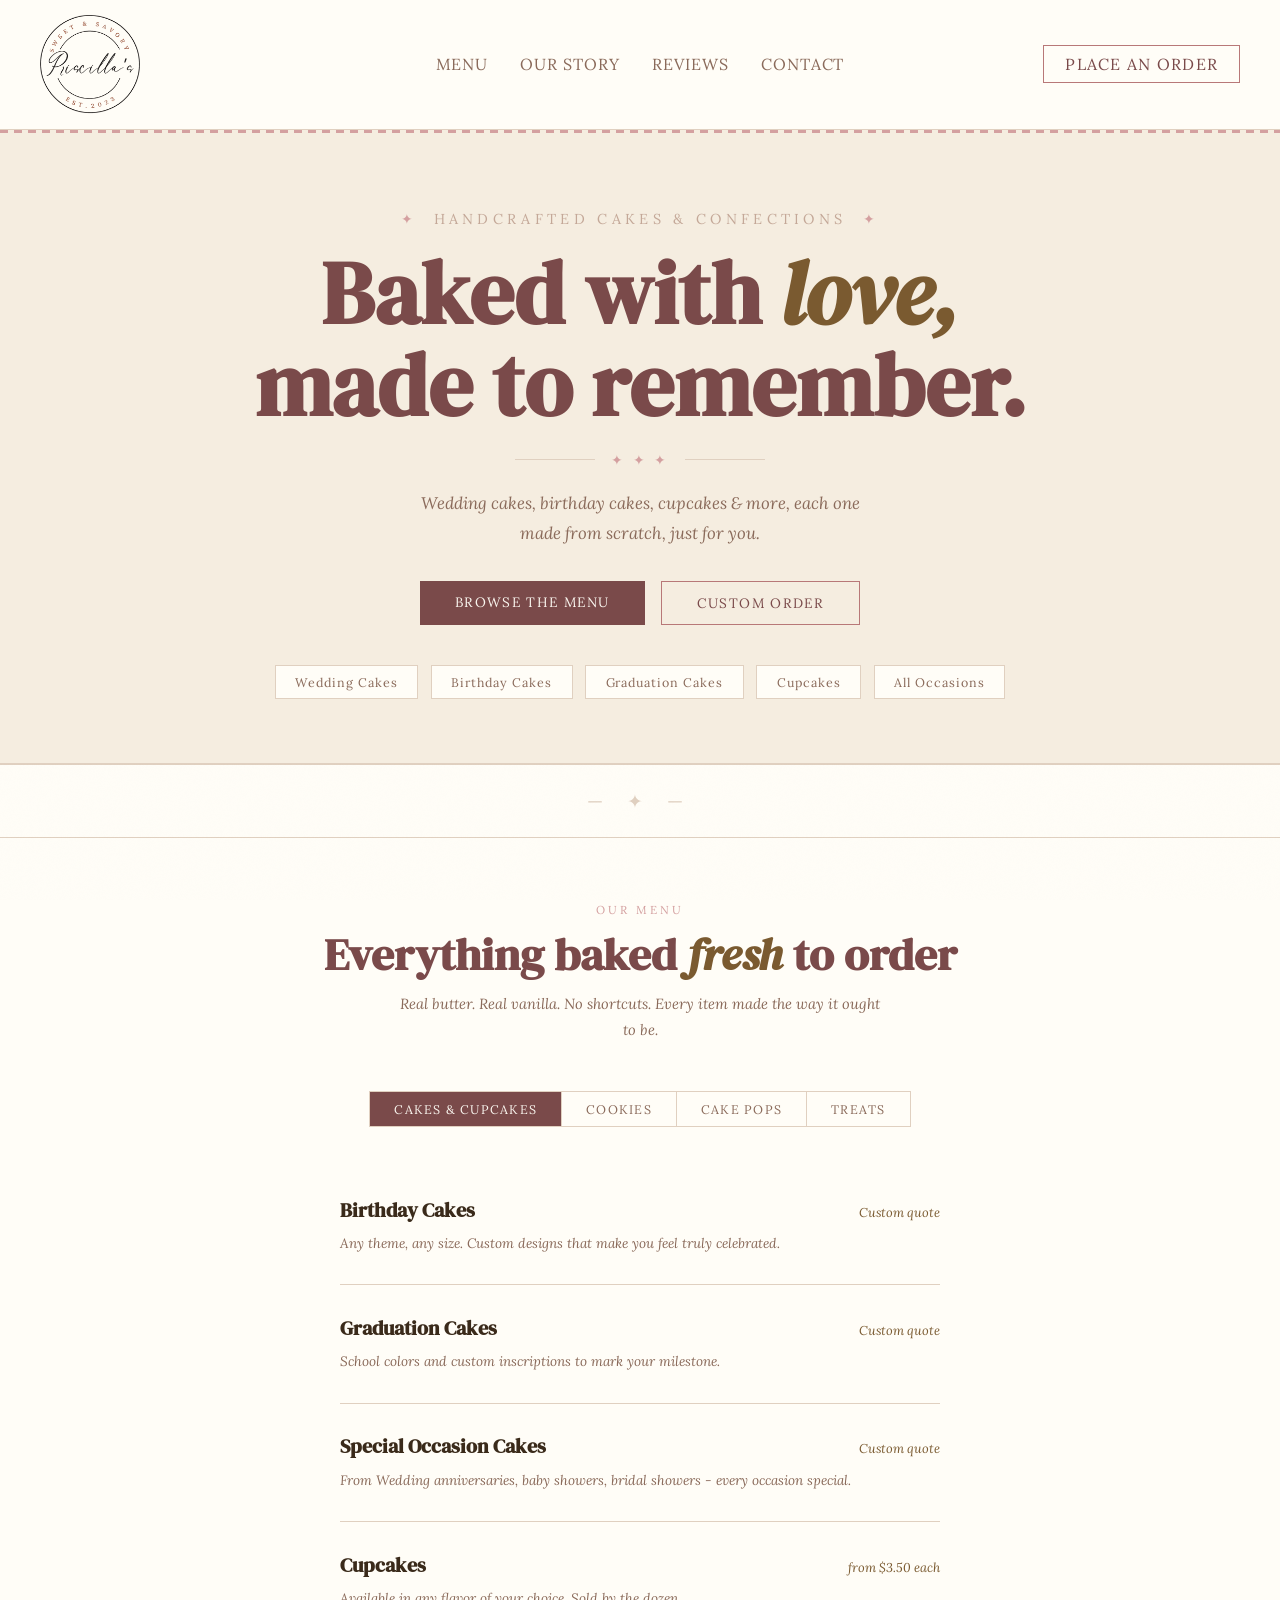
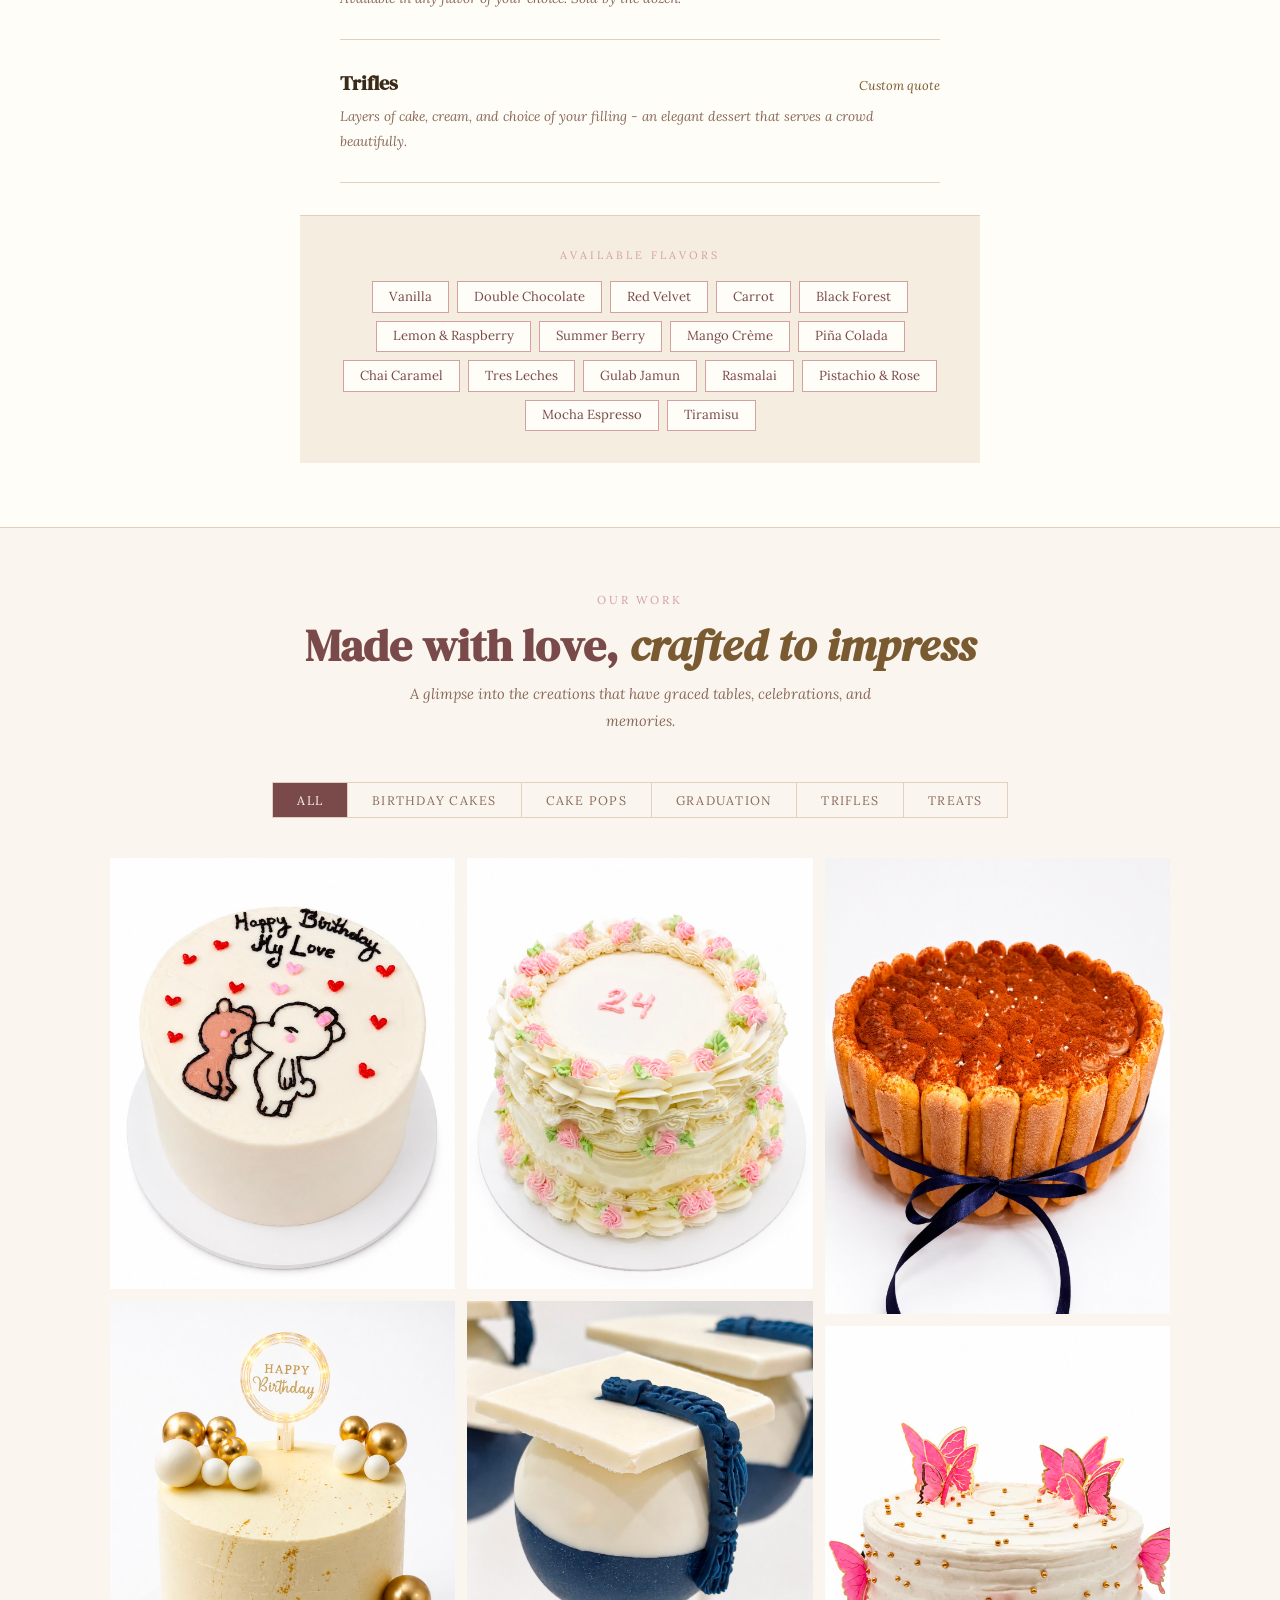
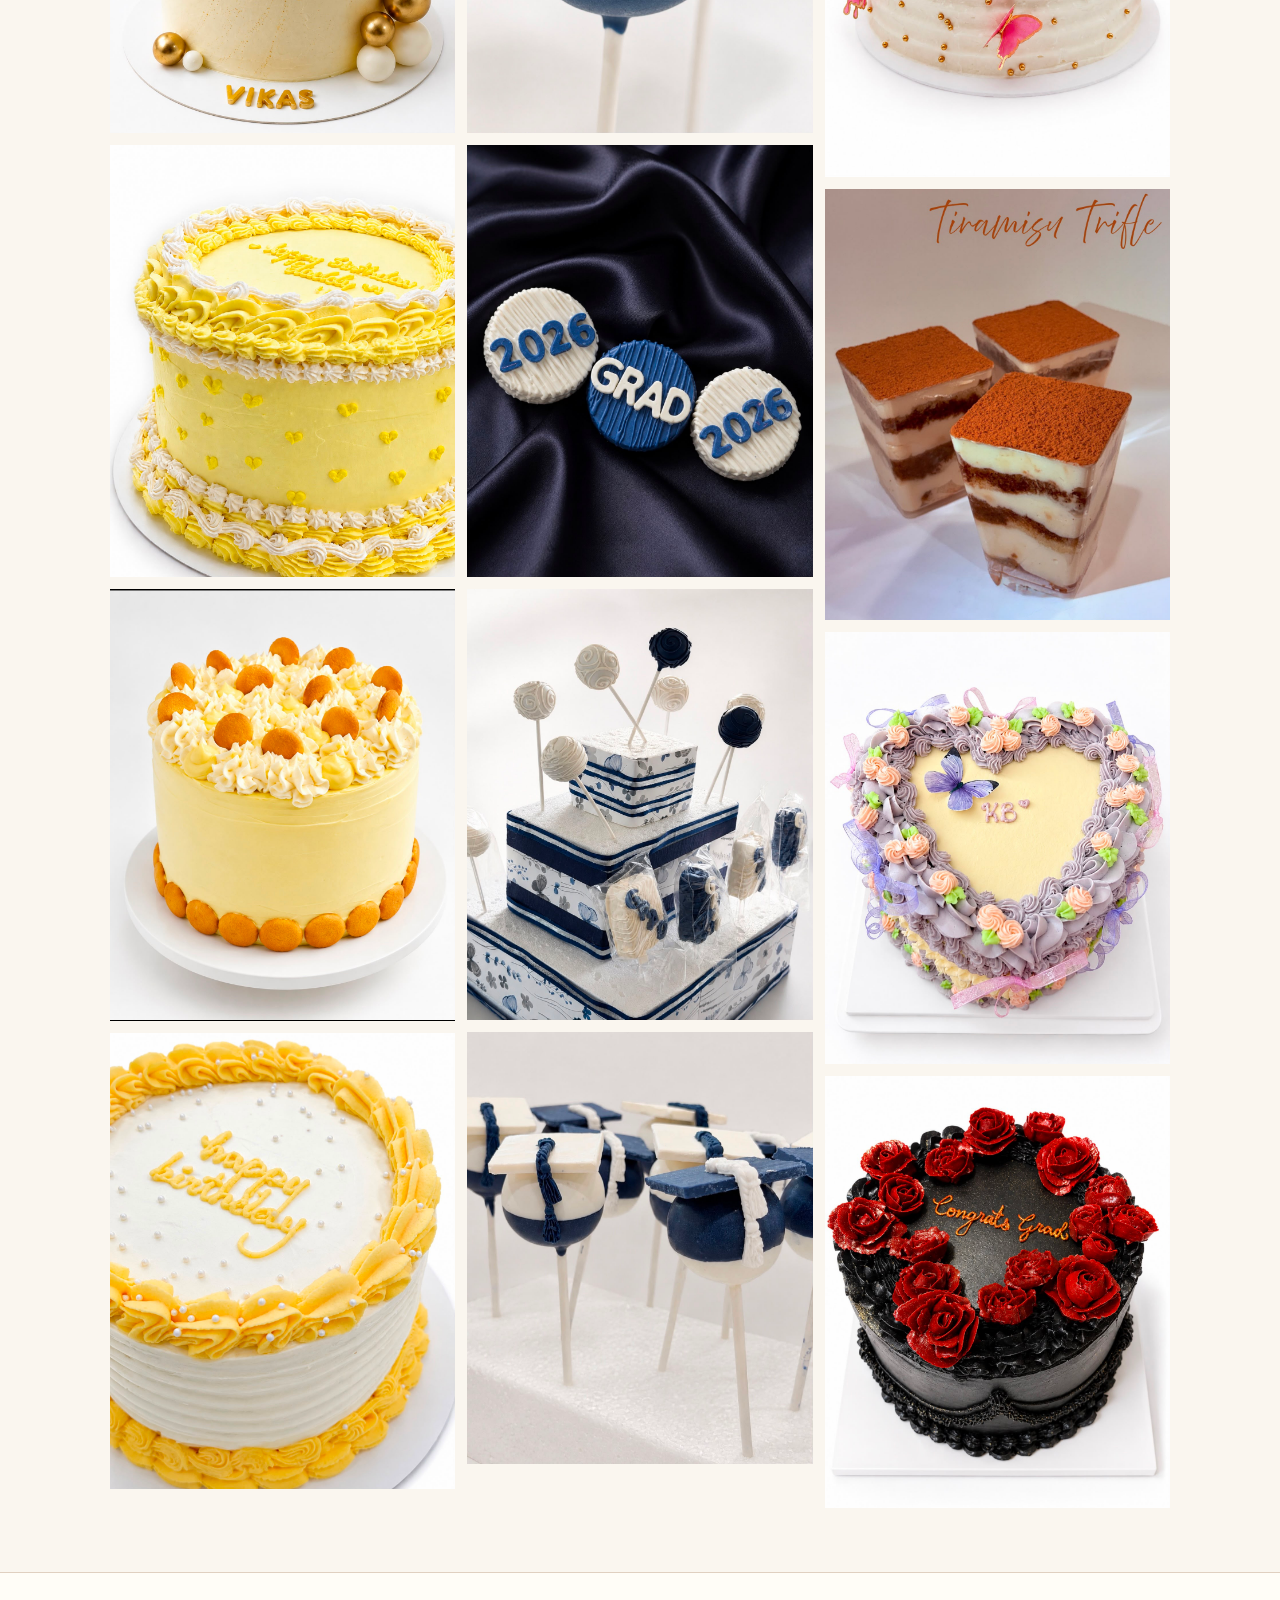
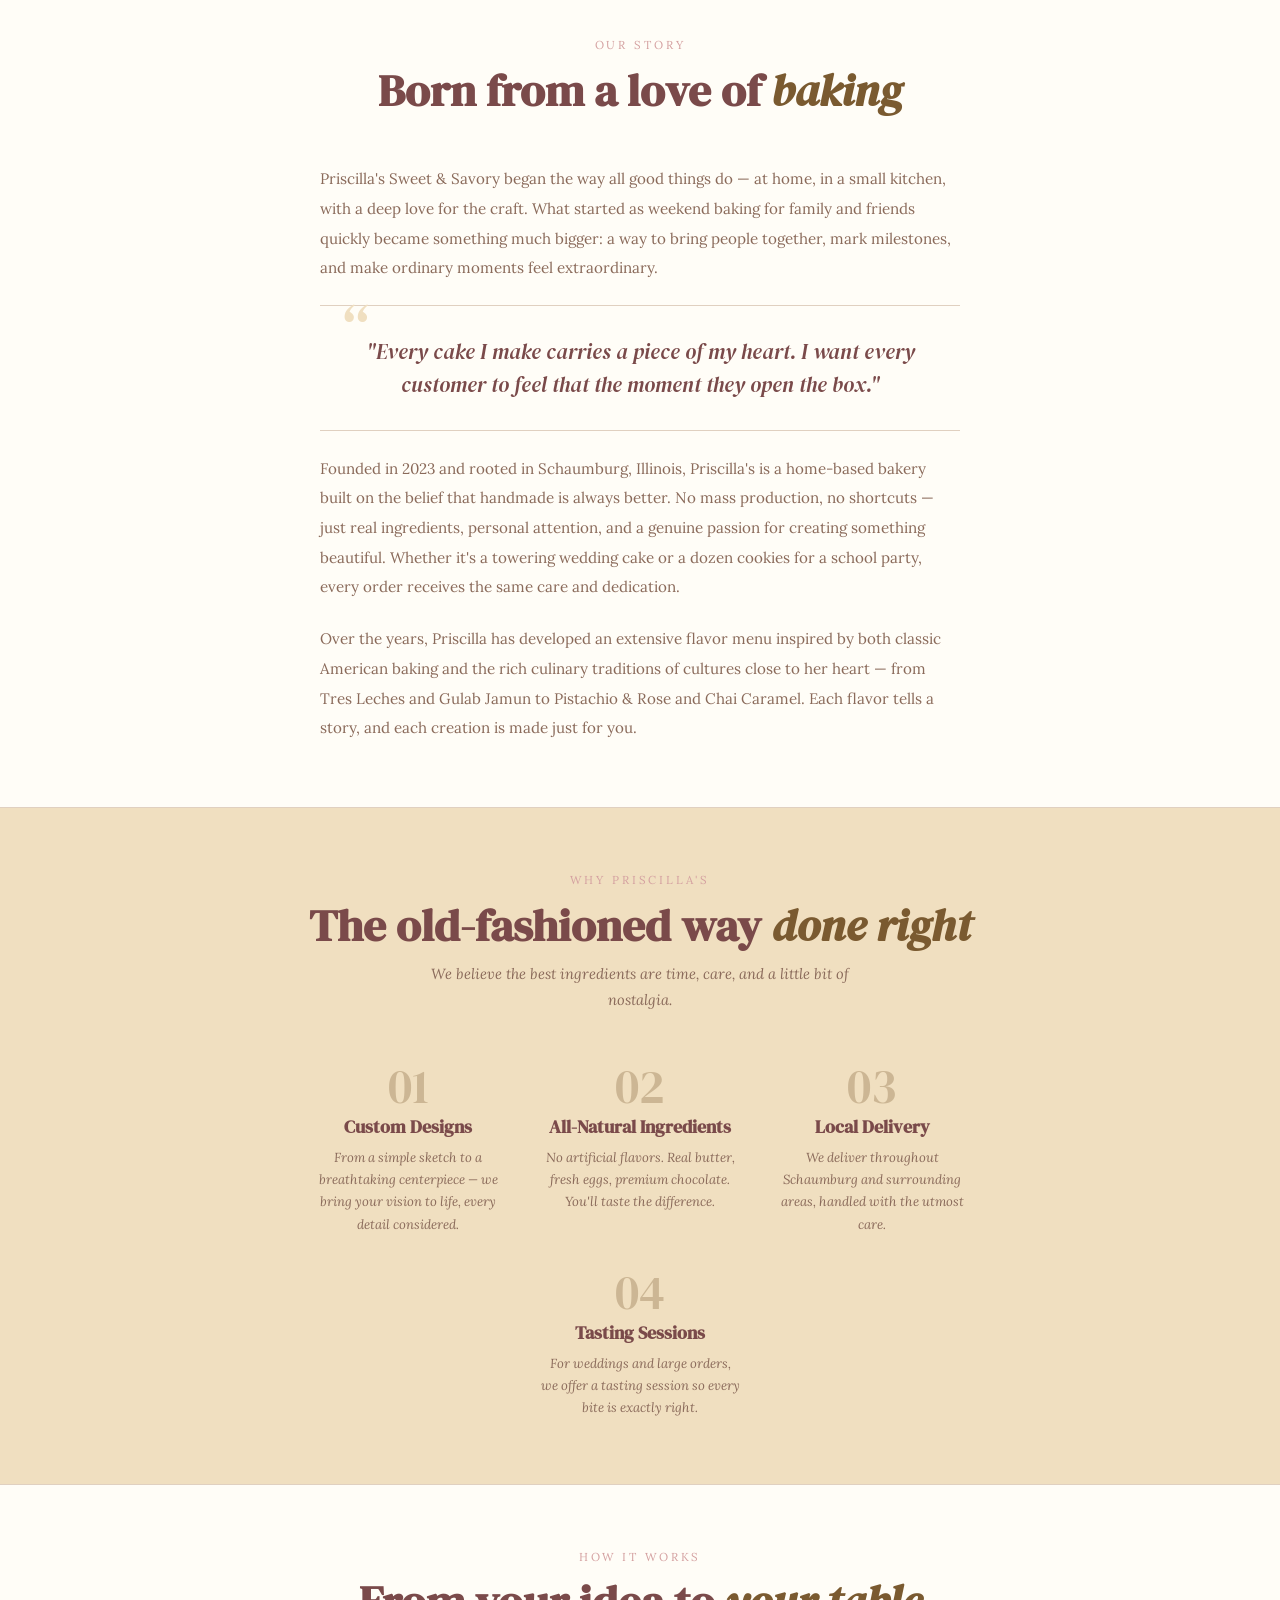
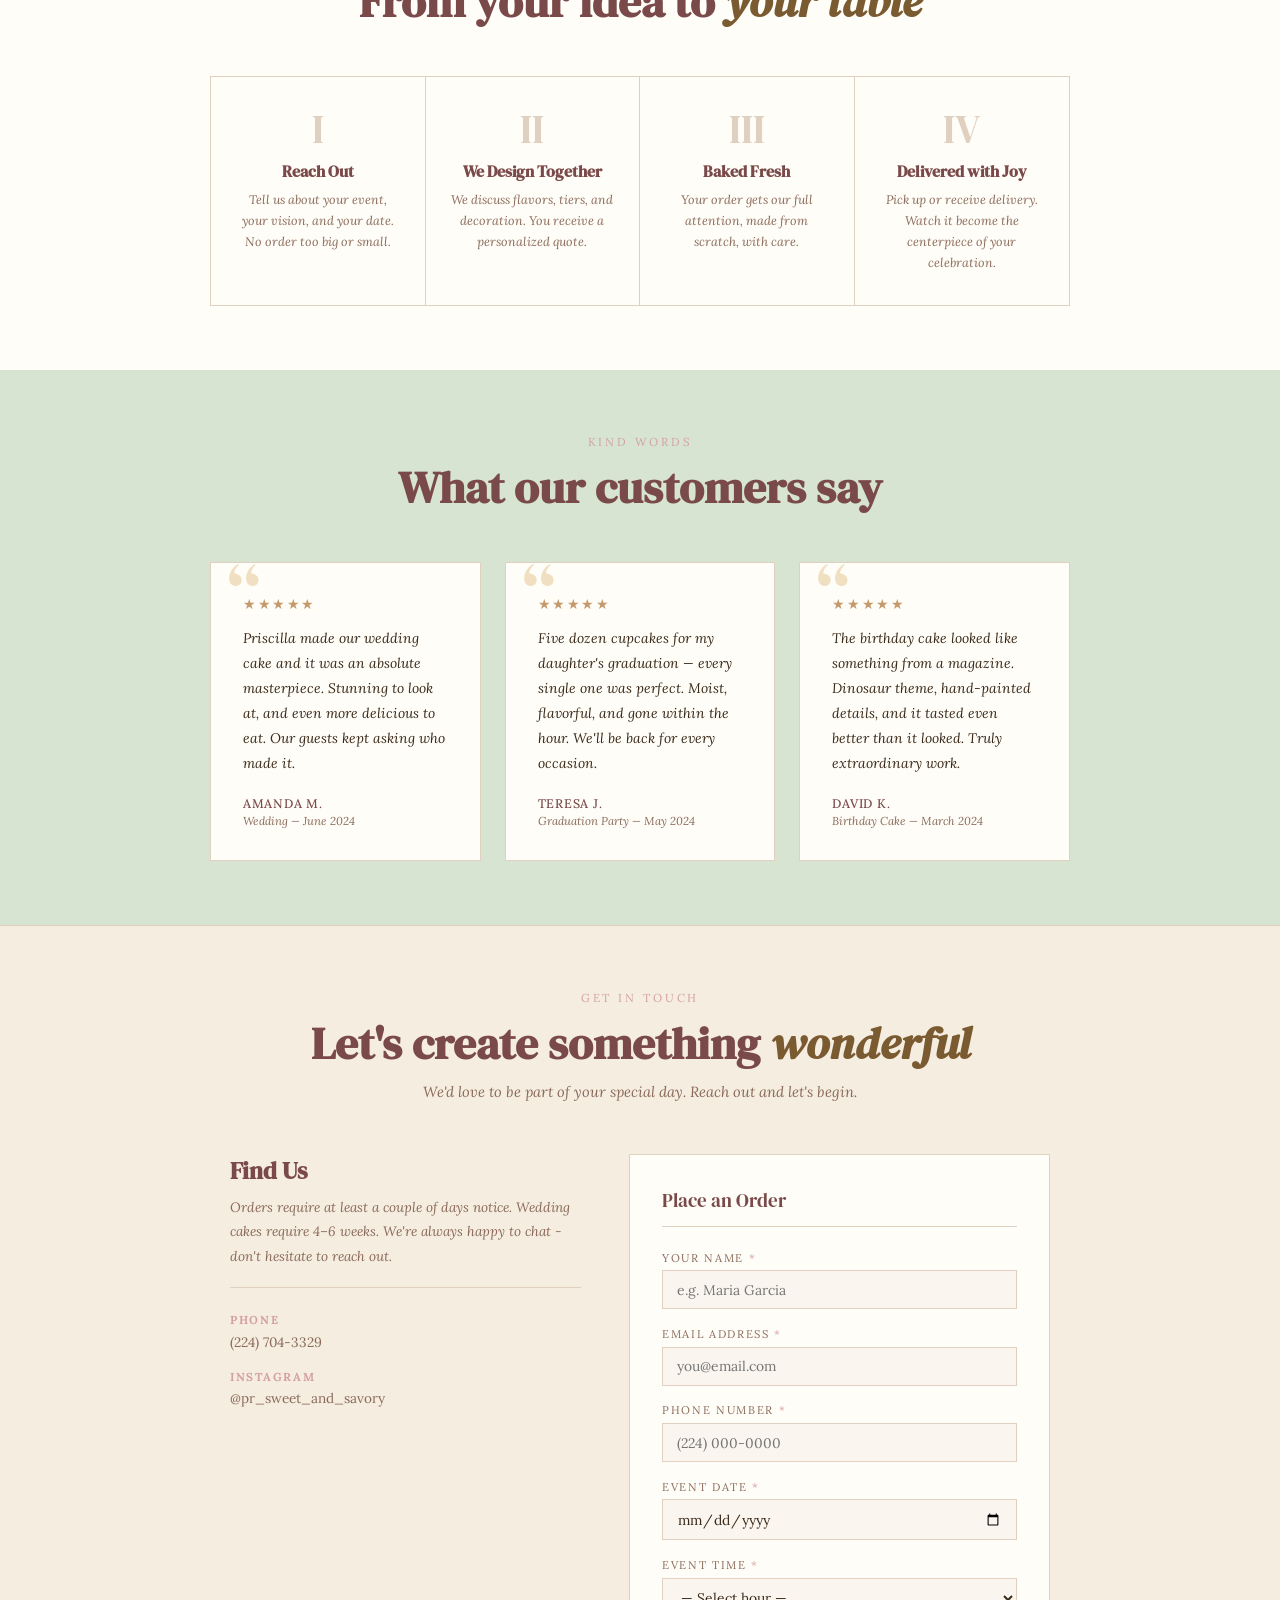
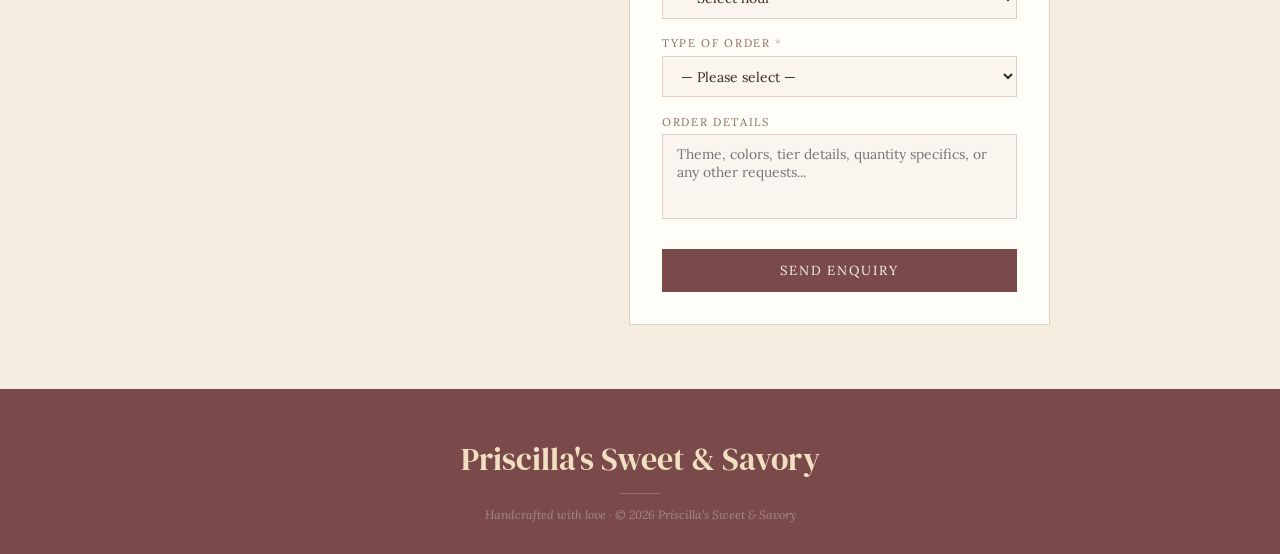
==== commit 313aa017: "changes" ====
--- a/index.html
+++ b/index.html
@@ -2,7 +2,8 @@
 <html lang="en">
 <head>
   <meta charset="UTF-8">
-  <meta name="viewport" content="width=device-width, initial-scale=1.0">
+  <meta name="viewport" content="width=device-width, initial-scale=1.0, viewport-fit=cover">
+  <meta name="theme-color" content="#faf6ef">
   <title>Priscilla's Sweet &amp; Savory</title>
   <link rel="stylesheet" href="css/styles.css">
 </head>
@@ -15,13 +16,17 @@
   <div class="logo">
     <a href="#top"><img src="logo.png" alt="Priscilla's Sweet &amp; Savory" style="height:100px;width:auto;display:block;"></a>
   </div>
-  <ul class="nav-center">
+  <button class="nav-toggle" id="nav-toggle" aria-label="Toggle menu" aria-expanded="false" aria-controls="nav-center" onclick="toggleNav()">
+    <span></span><span></span><span></span>
+  </button>
+  <ul class="nav-center" id="nav-center">
     <li><a href="#menu">Menu</a></li>
     <li><a href="#our-story">Our Story</a></li>
     <li><a href="#reviews">Reviews</a></li>
     <li><a href="#contact">Contact</a></li>
+    <li class="nav-center-btn"><a class="nav-btn" href="#contact">Place an Order</a></li>
   </ul>
-  <a class="nav-btn" href="#contact">Place an Order</a>
+  <a class="nav-btn nav-btn-desktop" href="#contact">Place an Order</a>
 </nav>
 
 <!-- HERO -->
@@ -31,8 +36,8 @@
   <div class="hero-rule"><div class="hero-rule-inner">✦ ✦ ✦</div></div>
   <p class="hero-sub">Wedding cakes, birthday cakes, cupcakes &amp; more, each one made from scratch, just for you.</p>
   <div class="hero-actions">
-    <button class="btn-filled">Browse the Menu</button>
-    <button class="btn-outline">Custom Order</button>
+    <a class="btn-filled" href="#menu">Browse the Menu</a>
+    <a class="btn-outline" href="#contact">Custom Order</a>
   </div>
   <div class="hero-tags">
     <div class="hero-tag">Wedding Cakes</div>
@@ -365,7 +370,7 @@
       <div class="info-line"><strong>Instagram</strong><span>@pr_sweet_and_savory</span></div>
     </div>
     <div>
-      <form class="form-wrap" action="https://formspree.io/f/xnjkkepe" method="POST" enctype="multipart/form-data">
+      <form class="form-wrap" id="order-form" action="https://formspree.io/f/xnjkkepe" method="POST" enctype="multipart/form-data">
         <div class="form-title">Place an Order</div>
 
         <!-- Core fields -->
@@ -373,6 +378,36 @@
         <div class="fg"><label>Email Address <span class="req">*</span></label><input type="email" name="email" placeholder="you@email.com" required></div>
         <div class="fg"><label>Phone Number <span class="req">*</span></label><input type="tel" name="phone" placeholder="(224) 000-0000" required></div>
         <div class="fg"><label>Event Date <span class="req">*</span></label><input type="date" name="event_date" required></div>
+        <div class="fg">
+          <label>Event Time <span class="req">*</span></label>
+          <select name="event_time" required>
+            <option value="">— Select hour —</option>
+            <option>12:00 AM</option>
+            <option>1:00 AM</option>
+            <option>2:00 AM</option>
+            <option>3:00 AM</option>
+            <option>4:00 AM</option>
+            <option>5:00 AM</option>
+            <option>6:00 AM</option>
+            <option>7:00 AM</option>
+            <option>8:00 AM</option>
+            <option>9:00 AM</option>
+            <option>10:00 AM</option>
+            <option>11:00 AM</option>
+            <option>12:00 PM</option>
+            <option>1:00 PM</option>
+            <option>2:00 PM</option>
+            <option>3:00 PM</option>
+            <option>4:00 PM</option>
+            <option>5:00 PM</option>
+            <option>6:00 PM</option>
+            <option>7:00 PM</option>
+            <option>8:00 PM</option>
+            <option>9:00 PM</option>
+            <option>10:00 PM</option>
+            <option>11:00 PM</option>
+          </select>
+        </div>
         <div class="fg">
           <label>Type of Order <span class="req">*</span></label>
           <select id="order-type" name="order_type" onchange="updateOrderForm(this.value)" required>
@@ -537,8 +572,14 @@
 
         <!-- Always visible -->
         <div class="fg"><label>Order Details</label><textarea name="order_details" placeholder="Theme, colors, tier details, quantity specifics, or any other requests..."></textarea></div>
-        <button type="submit" class="form-submit" onclick="handleSubmit(this)">Send Enquiry</button>
+        <p class="form-error" id="form-error" style="display:none">Something went wrong sending your enquiry. Please try again, or call us directly.</p>
+        <button type="submit" class="form-submit">Send Enquiry</button>
       </form>
+      <div class="form-wrap form-success" id="form-success" style="display:none">
+        <div class="form-success-icon">✦</div>
+        <h3>Thank You!</h3>
+        <p>Your enquiry has been received. Someone from our team will reach out to you soon.</p>
+      </div>
     </div>
   </div>
 </section>
@@ -546,17 +587,8 @@
 <!-- FOOTER -->
 <footer>
   <div class="f-logo-main">Priscilla's Sweet &amp; Savory</div>
-  <div class="f-logo-sub">Est. 2023 · Schaumburg, Illinois</div>
-  <div class="f-links">
-    <a href="#">Menu</a>
-    <a href="#">Our Story</a>
-    <a href="#">Gallery</a>
-    <a href="#">Reviews</a>
-    <a href="#">Contact</a>
-    <a href="https://instagram.com/pr_sweet_and_savory" target="_blank">Instagram</a>
-  </div>
   <div class="f-rule"></div>
-  <p>Handcrafted with love in Schaumburg, Illinois · © 2026 Priscilla's Sweet &amp; Savory</p>
+  <p>Handcrafted with love · © 2026 Priscilla's Sweet &amp; Savory</p>
 </footer>
 
 <script src="js/main.js"></script>
--- a/css/styles.css
+++ b/css/styles.css
@@ -1,7 +1,11 @@
 @import url('https://fonts.googleapis.com/css2?family=Playfair+Display:ital,wght@0,400;0,700;1,400;1,700&family=DM+Serif+Display:ital@0;1&family=Lora:ital,wght@0,400;0,500;1,400&display=swap');
 
 *{box-sizing:border-box;margin:0;padding:0}
-html{scroll-behavior:smooth;scroll-padding-top:150px}
+html{scroll-behavior:smooth;scroll-padding-top:150px;-webkit-text-size-adjust:100%;text-size-adjust:100%}
+body{-webkit-tap-highlight-color:transparent}
+button,input,textarea{font:inherit;-webkit-appearance:none;-moz-appearance:none;appearance:none;border-radius:0}
+select{font:inherit;border-radius:0}
+img{max-width:100%;height:auto}
 :root{
   --cream:#faf6ef;--warm:#f5ede0;--paper:#fffdf7;
   --dusty-rose:#d4a0a0;--rose:#b87878;--rose-dark:#7a4a4a;
@@ -30,6 +34,26 @@
 .nav-center a:hover{color:var(--rose-dark);border-bottom-color:var(--dusty-rose)}
 .nav-btn{background:transparent;border:1.5px solid var(--rose);color:var(--rose-dark);padding:.5rem 1.3rem;font-family:'Lora',serif;font-size:1rem;letter-spacing:.08em;text-transform:uppercase;cursor:pointer;transition:.2s;text-decoration:none;display:inline-block}
 .nav-btn:hover{background:var(--rose);color:white}
+.nav-center-btn{display:none}
+
+/* HAMBURGER (hidden on desktop) */
+.nav-toggle{display:none;flex-direction:column;justify-content:center;gap:5px;width:38px;height:38px;background:transparent;border:1px solid var(--border);padding:0;cursor:pointer;justify-self:end}
+.nav-toggle span{display:block;width:20px;height:2px;background:var(--rose-dark);margin:0 auto;transition:.25s ease}
+.nav-toggle.open span:nth-child(1){transform:translateY(7px) rotate(45deg)}
+.nav-toggle.open span:nth-child(2){opacity:0}
+.nav-toggle.open span:nth-child(3){transform:translateY(-7px) rotate(-45deg)}
+
+@media(max-width:860px){
+  nav{grid-template-columns:1fr auto}
+  .nav-toggle{display:flex}
+  .nav-btn-desktop{display:none}
+  .nav-center{position:absolute;top:100%;left:0;right:0;background:var(--paper);border-bottom:1px solid var(--border);flex-direction:column;gap:0;max-height:0;overflow:hidden;transition:max-height .3s ease;justify-self:auto}
+  .nav-center.open{max-height:400px}
+  .nav-center li{width:100%;text-align:center}
+  .nav-center a{display:block;padding:1rem 1.5rem;border-bottom:1px solid var(--border)}
+  .nav-center-btn{display:block;padding:1.2rem 1.5rem}
+  .nav-center-btn .nav-btn{width:100%}
+}
 
 /* HERO */
 .hero{background:var(--warm);padding:5rem 2.5rem 4rem;text-align:center;position:relative;border-bottom:1px solid var(--border);overflow:hidden}
@@ -42,9 +66,9 @@
 .hero-rule-inner{color:var(--dusty-rose);font-size:.85rem;letter-spacing:.2em}
 .hero-sub{font-family:'Lora',serif;font-size:1.05rem;color:var(--muted);max-width:480px;margin:0 auto 2rem;line-height:1.8;font-style:italic}
 .hero-actions{display:flex;gap:1rem;justify-content:center;flex-wrap:wrap}
-.btn-filled{background:var(--rose-dark);color:var(--cream);padding:.75rem 2.2rem;border:none;font-family:'Lora',serif;font-size:.85rem;letter-spacing:.1em;text-transform:uppercase;cursor:pointer;transition:.2s}
+.btn-filled{background:var(--rose-dark);color:var(--cream);padding:.75rem 2.2rem;border:none;font-family:'Lora',serif;font-size:.85rem;letter-spacing:.1em;text-transform:uppercase;cursor:pointer;transition:.2s;text-decoration:none;display:inline-block}
 .btn-filled:hover{background:var(--rose);letter-spacing:.14em}
-.btn-outline{background:transparent;color:var(--rose-dark);padding:.75rem 2.2rem;border:1.5px solid var(--rose);font-family:'Lora',serif;font-size:.85rem;letter-spacing:.1em;text-transform:uppercase;cursor:pointer;transition:.2s}
+.btn-outline{background:transparent;color:var(--rose-dark);padding:.75rem 2.2rem;border:1.5px solid var(--rose);font-family:'Lora',serif;font-size:.85rem;letter-spacing:.1em;text-transform:uppercase;cursor:pointer;transition:.2s;text-decoration:none;display:inline-block}
 .btn-outline:hover{background:var(--warm)}
 .hero-tags{display:flex;gap:.8rem;justify-content:center;flex-wrap:wrap;margin-top:2.5rem}
 .hero-tag{background:var(--paper);border:1px solid var(--border);padding:.5rem 1.2rem;font-size:.78rem;color:var(--muted);letter-spacing:.08em;font-family:'Lora',serif}
@@ -150,8 +174,13 @@
 .rlabel{display:flex;align-items:center;gap:.45rem;font-family:'Lora',serif;font-size:.87rem;color:var(--muted);cursor:pointer}
 .form-note{font-family:'Lora',serif;font-size:.78rem;color:var(--rose-dark);font-style:italic;margin-top:.5rem;padding:.4rem .75rem;background:var(--caramel-light);border-left:2px solid var(--caramel)}
 .file-input{cursor:pointer;font-family:'Lora',serif;font-size:.83rem;color:var(--muted)}
-.file-input::file-selector-button{font-family:'Lora',serif;font-size:.75rem;letter-spacing:.08em;text-transform:uppercase;background:var(--warm);border:1px solid var(--border);color:var(--muted);padding:.3rem .9rem;cursor:pointer;margin-right:.8rem;transition:.2s}
-.file-input::file-selector-button:hover{background:var(--dusty-rose);color:white;border-color:var(--dusty-rose)}
+.file-input::file-selector-button,.file-input::-webkit-file-upload-button{font-family:'Lora',serif;font-size:.75rem;letter-spacing:.08em;text-transform:uppercase;background:var(--warm);border:1px solid var(--border);color:var(--muted);padding:.3rem .9rem;cursor:pointer;margin-right:.8rem;transition:.2s;-webkit-appearance:none;appearance:none;border-radius:0}
+.file-input::file-selector-button:hover,.file-input::-webkit-file-upload-button:hover{background:var(--dusty-rose);color:white;border-color:var(--dusty-rose)}
+.form-error{font-family:'Lora',serif;font-size:.8rem;color:#a03a3a;font-style:italic;margin:-.3rem 0 1rem;padding:.5rem .75rem;background:#fbeaea;border-left:2px solid #a03a3a}
+.form-success{text-align:center;padding:3.5rem 2rem}
+.form-success-icon{font-size:1.6rem;color:var(--dusty-rose);letter-spacing:.3em;margin-bottom:1rem}
+.form-success h3{font-family:'DM Serif Display',serif;font-size:1.5rem;color:var(--rose-dark);margin-bottom:.7rem}
+.form-success p{font-family:'Lora',serif;font-size:.9rem;color:var(--muted);line-height:1.8;font-style:italic}
 
 /* FOOTER */
 footer{background:var(--rose-dark);color:var(--cream);padding:3rem 2.5rem 2rem;text-align:center}
@@ -162,3 +191,21 @@
 .f-links a:hover{color:var(--caramel-light)}
 .f-rule{width:40px;height:1px;background:rgba(255,255,255,.2);margin:.8rem auto}
 footer p{font-size:.75rem;color:rgba(255,255,255,.35);font-style:italic}
+
+/* MOBILE */
+@media(max-width:700px){
+  .menu-tabs,.gallery-tabs{max-width:100%;width:100%;overflow-x:auto;-webkit-overflow-scrolling:touch;justify-content:flex-start;scrollbar-width:none}
+  .menu-tabs::-webkit-scrollbar,.gallery-tabs::-webkit-scrollbar{display:none}
+  .mtab,.gtab{flex:0 0 auto;white-space:nowrap}
+
+  nav{padding:.8rem 1.25rem}
+  .hero,.menu-sec,.gallery-sec,.story-sec,.spec-sec,.process-sec,.reviews-sec,.contact-sec{padding-left:1.25rem;padding-right:1.25rem}
+  .menu-panel{padding-left:1.25rem;padding-right:1.25rem}
+  .panel-flavors{margin-left:-1.25rem;margin-right:-1.25rem;padding-left:1.25rem;padding-right:1.25rem}
+  .form-wrap{padding:1.5rem}
+
+  .panel-item-top{flex-wrap:wrap}
+
+  /* prevent iOS Safari auto-zoom on focus (needs >=16px) */
+  .fg input,.fg select,.fg textarea{font-size:16px}
+}
